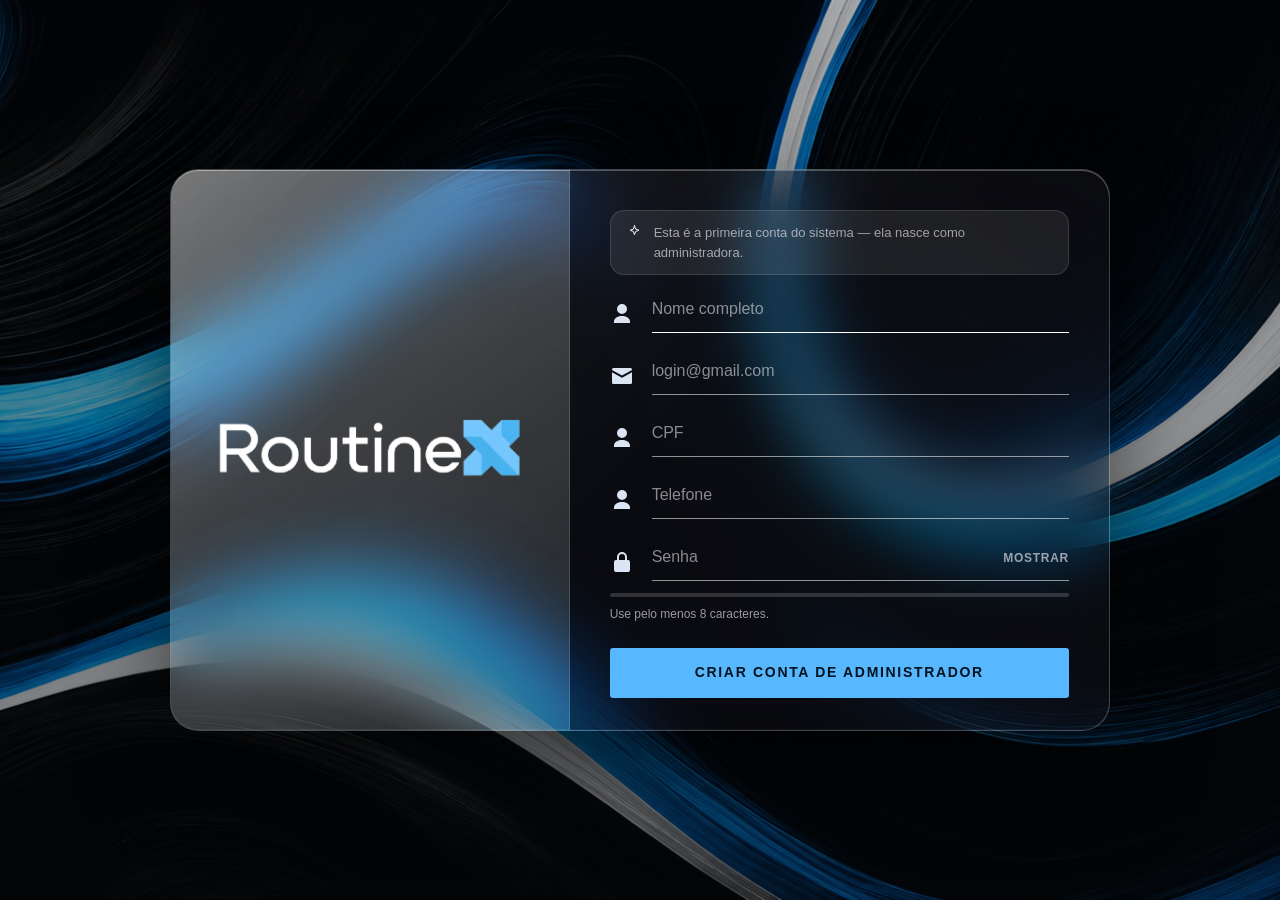
==== index.html @ b2a37b1a "feat: inicia projeto RoutineX" ====
<!doctype html>
<html lang="pt-BR" data-theme="dark">
  <head>
    <meta charset="UTF-8" />
    <meta name="viewport" content="width=device-width, initial-scale=1" />
    <meta name="color-scheme" content="dark" />
    <meta name="theme-color" content="#0B0D0C" />
    <meta
      name="description"
      content="RoutineX — sua rotina, tarefas e calendário em um só lugar."
    />
    <title>Dashboard · RoutineX</title>

    <!-- Ícone da aba do navegador. -->
    <link rel="icon" type="image/png" href="./assets/images/LogoNav.png" />
    <link rel="apple-touch-icon" href="./assets/images/LogoNav.png" />

    <!-- Aplica o tema salvo antes da primeira pintura (evita o flash claro). -->
    <script>
      try {
        var read = function (key) {
          return JSON.parse(
            localStorage.getItem("routinex:v2:" + key) ||
              localStorage.getItem("nexora:v2:" + key) ||
              "null"
          );
        };
        var session = read("session");
        var slot = session && session.userId ? session.userId : "guest";
        var saved = read("u:" + slot);
        var theme = (saved && saved.settings && saved.settings.theme) || "dark";
        if (theme === "system") {
          theme = matchMedia("(prefers-color-scheme: light)").matches ? "light" : "dark";
        }
        document.documentElement.dataset.theme = theme;
        document.documentElement.style.colorScheme = theme;
      } catch (error) {
        /* localStorage bloqueado: segue com o tema padrão do HTML. */
      }
    </script>

    <link rel="stylesheet" href="./css/global.css" />
    <link rel="stylesheet" href="./css/layout.css" />
    <link rel="stylesheet" href="./css/components.css" />
    <link rel="stylesheet" href="./css/dashboard.css" />
    <link rel="stylesheet" href="./css/responsive.css" />
    <link rel="stylesheet" href="../css/login.css" />
  </head>

  <body data-page="dashboard" data-root="./">
    <a class="skip-link" href="#main">Pular para o conteúdo</a>

    <div class="app">
      <!-- sidebar montada por js/ui/shell.js -->
      <div id="shell-sidebar"></div>

      <div class="app__main">
        <!-- topbar montada por js/ui/shell.js -->
        <div id="shell-topbar"></div>

        <main id="main" class="content">
          <!-- ===== Saudação + relógio ===== -->
          <section class="hero" aria-labelledby="hero-greeting">
            <div>
              <h1 class="hero__greeting" id="hero-greeting" data-greeting>
                Olá 👋
              </h1>
              <p class="hero__date" data-date>Carregando a data…</p>
            </div>

            <div>
              <p class="clock num" data-clock aria-live="off">--:--</p>
              <p class="eyebrow clock__label">Horário local</p>
            </div>
          </section>

          <!-- ===== Grade principal ===== -->
          <div class="dash">
            <!-- Coluna esquerda -->
            <div class="dash__col">
              <!-- Em foco: agora / próxima atividade -->
              <section
                class="focus-card"
                data-state="empty"
                id="focus-card"
                aria-labelledby="focus-label"
              >
                <div class="focus-card__head">
                  <p class="eyebrow" id="focus-label">Em foco</p>
                </div>

                <div class="empty" data-empty="focus">
                  <span class="empty__icon" aria-hidden="true">
                    <svg
                      viewBox="0 0 24 24"
                      fill="none"
                      stroke="currentColor"
                      stroke-width="1.6"
                      stroke-linecap="round"
                    >
                      <circle cx="12" cy="12" r="9" />
                      <path d="M12 7v5l3 2" />
                    </svg>
                  </span>
                  <p class="empty__title">Nada programado ainda</p>
                  <p class="empty__text">
                    Assim que existir uma atividade, ela aparece aqui com o
                    tempo restante e o progresso ao vivo.
                  </p>
                </div>
              </section>

              <!-- Agenda do dia -->
              <section class="card" aria-labelledby="agenda-label">
                <div class="card__head">
                  <p class="eyebrow" id="agenda-label">Agenda de hoje</p>
                  <a class="btn btn--quiet btn--sm" href="./pages/today.html"
                    >Ver o dia</a
                  >
                </div>

                <div class="timeline" id="day-timeline">
                  <div class="empty" data-empty="agenda">
                    <span class="empty__icon" aria-hidden="true">
                      <svg
                        viewBox="0 0 24 24"
                        fill="none"
                        stroke="currentColor"
                        stroke-width="1.6"
                        stroke-linecap="round"
                      >
                        <rect x="3" y="5" width="18" height="16" rx="3" />
                        <path d="M3 10h18M8 3v4M16 3v4" />
                      </svg>
                    </span>
                    <p class="empty__title">Nenhuma atividade hoje</p>
                    <p class="empty__text">
                      Organize seu dia criando a primeira atividade.
                    </p>
                    <button
                      class="btn btn--primary"
                      type="button"
                      data-action="new-activity"
                    >
                      Nova atividade
                    </button>
                  </div>
                </div>
              </section>
            </div>

            <!-- Coluna direita -->
            <div class="dash__col">
              <!-- Progresso do dia -->
              <section
                class="card day-progress"
                aria-labelledby="progress-label"
              >
                <div class="day-progress__top">
                  <p class="eyebrow" id="progress-label">Progresso do dia</p>
                  <p class="day-progress__pct" data-progress-pct>0%</p>
                </div>

                <div
                  class="progress"
                  role="progressbar"
                  aria-labelledby="progress-label"
                  aria-valuenow="0"
                  aria-valuemin="0"
                  aria-valuemax="100"
                >
                  <div class="progress__bar" data-progress-bar></div>
                </div>

                <p class="day-progress__caption" data-progress-caption>
                  0 de 0 atividades concluídas
                </p>

                <div class="stat-row">
                  <div class="stat">
                    <p class="stat__value" data-stat="planned">0h</p>
                    <p class="stat__label">Horas planejadas</p>
                  </div>
                  <div class="stat">
                    <p class="stat__value" data-stat="streak">0 dias</p>
                    <p class="stat__label">Sequência atual</p>
                  </div>
                </div>
              </section>

              <!-- Tarefas pendentes -->
              <section class="card" aria-labelledby="tasks-label">
                <div class="card__head">
                  <p class="eyebrow" id="tasks-label">Tarefas pendentes</p>
                  <a class="btn btn--quiet btn--sm" href="./pages/tasks.html"
                    >Ver todas</a
                  >
                </div>

                <div id="dash-tasks">
                  <div class="empty" data-empty="tasks">
                    <span class="empty__icon" aria-hidden="true">
                      <svg
                        viewBox="0 0 24 24"
                        fill="none"
                        stroke="currentColor"
                        stroke-width="1.6"
                        stroke-linecap="round"
                        stroke-linejoin="round"
                      >
                        <path d="M4 7l2.5 2.5L11 5" />
                        <path d="M4 17l2.5 2.5L11 15" />
                        <path d="M14 8h6M14 18h6" />
                      </svg>
                    </span>
                    <p class="empty__title">Lista limpa</p>
                    <p class="empty__text">
                      Suas tarefas em aberto aparecem aqui, das mais urgentes
                      para as menos urgentes.
                    </p>
                  </div>
                </div>
              </section>
            </div>
          </div>
        </main>
      </div>
    </div>

    <div
      id="toast-region"
      class="toasts"
      role="status"
      aria-live="polite"
    ></div>

    <script type="module" src="./js/app.js"></script>
  </body>
</html>
---- css/global.css ----
/* =========================================================
   RoutineX — global.css
   Tokens de design, reset e componentes de base
   ========================================================= */

:root {
  color-scheme: dark;

  /* Superfícies */
  --bg: #0b0d0c;
  --surface: #111412;
  --surface-2: #171a18;
  --surface-3: #1d211e;
  --border: #242925;
  --border-strong: #313730;

  /* Texto */
  --text: #f5f7f5;
  --text-2: #929892;
  --text-3: #6a706a;

  /* Acento — azul claro. Toda a interface puxa daqui: mudar estes
     cinco valores muda a cor do sistema inteiro. */
  --accent: #57b8ff;
  --accent-dark: #2e9bea;
  --accent-ink: #04131f;
  --accent-soft: rgba(87, 184, 255, 0.12);
  --accent-line: rgba(87, 184, 255, 0.32);
  --accent-rgb: 87, 184, 255;

  /* Semânticos */
  --danger: #ff5f57;
  --danger-soft: rgba(255, 95, 87, 0.12);
  --warning: #ffc24b;
  --info: #8ab4f8;

  /* Cores de categoria (paleta padrão) */
  --c-green: #b6f000;
  --c-blue: #59a5ff;
  --c-purple: #a78bfa;
  --c-yellow: #ffc24b;
  --c-red: #ff5f57;
  --c-orange: #ff9d47;
  --c-pink: #f472b6;
  --c-cyan: #38d9d9;

  /* Raios */
  --r-xs: 6px;
  --r-sm: 10px;
  --r-md: 14px;
  --r-lg: 18px;
  --r-full: 999px;

  /* Espaçamento */
  --sp-1: 4px;
  --sp-2: 8px;
  --sp-3: 12px;
  --sp-4: 16px;
  --sp-5: 20px;
  --sp-6: 24px;
  --sp-7: 32px;
  --sp-8: 40px;
  --sp-9: 56px;

  /* Superfícies compostas */
  --topbar-bg: rgba(11, 13, 12, 0.82);
  --surface-sunken: rgba(0, 0, 0, 0.18);
  --scrim: rgba(0, 0, 0, 0.6);

  /* Layout */
  --sidebar-w: 252px;
  --topbar-h: 60px;
  --tabbar-h: 58px;
  --content-max: 1200px;

  /* Elevação */
  --shadow-1: 0 1px 2px rgba(0, 0, 0, 0.4);
  --shadow-2: 0 24px 48px -24px rgba(0, 0, 0, 0.8);

  /* Movimento */
  --t-fast: 120ms cubic-bezier(0.4, 0, 0.2, 1);
  --t: 180ms cubic-bezier(0.4, 0, 0.2, 1);

  /* Tipografia */
  --font-sans: "Inter", -apple-system, BlinkMacSystemFont, "Segoe UI", Roboto,
    "Helvetica Neue", Arial, sans-serif;
  --font-mono: ui-monospace, "SF Mono", "JetBrains Mono", "Roboto Mono", Menlo,
    Consolas, monospace;
}

/* ---------- Tema claro ----------
   O tema fica em <html data-theme="light|dark">. A opção "system"
   das Configurações resolve para um dos dois antes de pintar a tela,
   então aqui só existem dois conjuntos de tokens.
*/

:root[data-theme="light"] {
  color-scheme: light;

  --bg: #f6f7f5;
  --surface: #ffffff;
  --surface-2: #f2f4f0;
  --surface-3: #e8ebe4;
  --border: #e0e4dc;
  --border-strong: #cbd1c4;

  --text: #14171a;
  --text-2: #5a6159;
  --text-3: #858c83;

  --accent: #1a86d9;
  --accent-dark: #136aad;
  --accent-ink: #ffffff;
  --accent-soft: rgba(26, 134, 217, 0.12);
  --accent-line: rgba(26, 134, 217, 0.42);
  --accent-rgb: 26, 134, 217;

  --danger: #d93a30;
  --danger-soft: rgba(217, 58, 48, 0.12);
  --warning: #b57500;
  --info: #2b6fd4;

  --c-green: #6f9400;
  --c-blue: #2b6fd4;
  --c-purple: #7c5cf0;
  --c-yellow: #b57500;
  --c-red: #d93a30;
  --c-orange: #cc6a10;
  --c-pink: #d2418c;
  --c-cyan: #0f8f8f;

  --topbar-bg: rgba(246, 247, 245, 0.86);
  --surface-sunken: rgba(0, 0, 0, 0.035);
  --scrim: rgba(20, 23, 26, 0.42);

  --shadow-1: 0 1px 2px rgba(20, 23, 26, 0.08);
  --shadow-2: 0 24px 48px -24px rgba(20, 23, 26, 0.28);
}

/* ---------- Reset ---------- */

/* Um componente com display próprio (grid, flex…) vence o `display: none`
   que o navegador dá ao atributo `hidden`. Sem esta regra, esconder algo
   pelo HTML simplesmente não funciona — já custou uma barra de erro vazia
   e um ícone de relógio aparecendo por cima da logo. */
[hidden] {
  display: none !important;
}

*,
*::before,
*::after {
  box-sizing: border-box;
}

* {
  margin: 0;
  padding: 0;
}

html {
  -webkit-text-size-adjust: 100%;
}

body {
  min-height: 100vh;
  background: var(--bg);
  color: var(--text);
  font-family: var(--font-sans);
  font-size: 15px;
  line-height: 1.55;
  font-feature-settings: "cv11", "ss01";
  -webkit-font-smoothing: antialiased;
  text-rendering: optimizeLegibility;
}

img,
svg {
  display: block;
  max-width: 100%;
}

button,
input,
select,
textarea {
  font: inherit;
  color: inherit;
}

button {
  background: none;
  border: none;
  cursor: pointer;
}

a {
  color: inherit;
  text-decoration: none;
}

ul,
ol {
  list-style: none;
}

/* ---------- Tipografia ---------- */

h1,
h2,
h3,
h4 {
  font-weight: 600;
  line-height: 1.2;
  letter-spacing: -0.02em;
}

h1 {
  font-size: 1.75rem;
}
h2 {
  font-size: 1.25rem;
}
h3 {
  font-size: 1rem;
}

.eyebrow {
  font-size: 0.6875rem;
  font-weight: 600;
  letter-spacing: 0.14em;
  text-transform: uppercase;
  color: var(--text-3);
}

.muted {
  color: var(--text-2);
}

.num {
  font-family: var(--font-mono);
  font-variant-numeric: tabular-nums;
  letter-spacing: -0.02em;
}

/* ---------- Acessibilidade ---------- */

:focus-visible {
  outline: 2px solid var(--accent);
  outline-offset: 2px;
  border-radius: var(--r-xs);
}

.skip-link {
  position: absolute;
  top: var(--sp-3);
  left: var(--sp-3);
  z-index: 200;
  padding: var(--sp-2) var(--sp-4);
  border-radius: var(--r-sm);
  background: var(--accent);
  color: var(--accent-ink);
  font-weight: 600;
  transform: translateY(-200%);
  transition: transform var(--t);
}

.skip-link:focus {
  transform: translateY(0);
}

.sr-only {
  position: absolute;
  width: 1px;
  height: 1px;
  padding: 0;
  overflow: hidden;
  clip: rect(0, 0, 0, 0);
  white-space: nowrap;
  border: 0;
}

@media (prefers-reduced-motion: reduce) {
  *,
  *::before,
  *::after {
    animation-duration: 0.01ms !important;
    animation-iteration-count: 1 !important;
    transition-duration: 0.01ms !important;
    scroll-behavior: auto !important;
  }
}

/* ---------- Scrollbar ---------- */

* {
  scrollbar-width: thin;
  scrollbar-color: var(--border-strong) transparent;
}

*::-webkit-scrollbar {
  width: 10px;
  height: 10px;
}

*::-webkit-scrollbar-thumb {
  background: var(--border-strong);
  border: 3px solid transparent;
  border-radius: var(--r-full);
  background-clip: content-box;
}

*::-webkit-scrollbar-thumb:hover {
  background: #3d443c;
  background-clip: content-box;
}

/* ---------- Card ---------- */

.card {
  background: var(--surface);
  border: 1px solid var(--border);
  border-radius: var(--r-md);
  padding: var(--sp-5);
}

.card--flush {
  padding: 0;
  overflow: hidden;
}

.card__head {
  display: flex;
  align-items: center;
  justify-content: space-between;
  gap: var(--sp-3);
  margin-bottom: var(--sp-4);
}

/* ---------- Botões ---------- */

.btn {
  display: inline-flex;
  align-items: center;
  justify-content: center;
  gap: var(--sp-2);
  height: 38px;
  padding: 0 var(--sp-4);
  border: 1px solid transparent;
  border-radius: var(--r-sm);
  font-size: 0.875rem;
  font-weight: 550;
  white-space: nowrap;
  transition: background var(--t-fast), border-color var(--t-fast),
    color var(--t-fast), transform var(--t-fast);
}

.btn:active {
  transform: translateY(1px);
}

.btn svg {
  width: 16px;
  height: 16px;
  flex: none;
}

.btn--primary {
  background: var(--accent);
  color: var(--accent-ink);
  font-weight: 600;
}

.btn--primary:hover {
  background: var(--accent-dark);
}

.btn--ghost {
  background: var(--surface-2);
  border-color: var(--border);
  color: var(--text);
}

.btn--ghost:hover {
  background: var(--surface-3);
  border-color: var(--border-strong);
}

.btn--quiet {
  color: var(--text-2);
}

.btn--quiet:hover {
  background: var(--surface-2);
  color: var(--text);
}

.btn--danger {
  background: var(--danger-soft);
  color: var(--danger);
}

.btn--danger:hover {
  background: rgba(255, 95, 87, 0.2);
}

.btn--icon {
  width: 38px;
  padding: 0;
}

.btn--sm {
  height: 32px;
  padding: 0 var(--sp-3);
  font-size: 0.8125rem;
}

/* ---------- Formulários ---------- */

.field {
  display: flex;
  flex-direction: column;
  gap: var(--sp-2);
}

.field > label {
  font-size: 0.8125rem;
  font-weight: 500;
  color: var(--text-2);
}

.input,
.select,
.textarea {
  width: 100%;
  min-height: 40px;
  padding: var(--sp-2) var(--sp-3);
  background: var(--surface-2);
  border: 1px solid var(--border);
  border-radius: var(--r-sm);
  color: var(--text);
  font-size: 0.9375rem;
  transition: border-color var(--t-fast), background var(--t-fast);
}

.input::placeholder,
.textarea::placeholder {
  color: var(--text-3);
}

.input:hover,
.select:hover,
.textarea:hover {
  border-color: var(--border-strong);
}

.input:focus,
.select:focus,
.textarea:focus {
  outline: none;
  border-color: var(--accent-line);
  background: var(--surface-3);
}

.textarea {
  min-height: 88px;
  resize: vertical;
}

.select {
  appearance: none;
  padding-right: var(--sp-7);
  background-image: linear-gradient(45deg, transparent 50%, var(--text-2) 50%),
    linear-gradient(135deg, var(--text-2) 50%, transparent 50%);
  background-position: calc(100% - 18px) 18px, calc(100% - 13px) 18px;
  background-size: 5px 5px, 5px 5px;
  background-repeat: no-repeat;
}

/* ---------- Chips e badges ---------- */

.chip {
  display: inline-flex;
  align-items: center;
  gap: var(--sp-2);
  height: 30px;
  padding: 0 var(--sp-3);
  background: var(--surface-2);
  border: 1px solid var(--border);
  border-radius: var(--r-full);
  font-size: 0.8125rem;
  color: var(--text-2);
  transition: background var(--t-fast), color var(--t-fast),
    border-color var(--t-fast);
}

.chip:hover {
  color: var(--text);
  border-color: var(--border-strong);
}

.chip[aria-pressed="true"],
.chip.is-active {
  background: var(--accent-soft);
  border-color: var(--accent-line);
  color: var(--accent);
}

.dot {
  width: 8px;
  height: 8px;
  flex: none;
  border-radius: 50%;
  background: var(--accent);
}

.badge {
  display: inline-flex;
  align-items: center;
  height: 22px;
  padding: 0 var(--sp-2);
  border-radius: var(--r-xs);
  background: var(--surface-3);
  color: var(--text-2);
  font-size: 0.75rem;
  font-weight: 500;
}

/* ---------- Barra de progresso ---------- */

.progress {
  height: 6px;
  border-radius: var(--r-full);
  background: var(--surface-3);
  overflow: hidden;
}

.progress__bar {
  height: 100%;
  width: 0;
  border-radius: inherit;
  background: var(--accent);
  transition: width 400ms cubic-bezier(0.4, 0, 0.2, 1);
}

/* ---------- Estado vazio ---------- */

.empty {
  display: flex;
  flex-direction: column;
  align-items: center;
  justify-content: center;
  gap: var(--sp-3);
  padding: var(--sp-8) var(--sp-5);
  text-align: center;
}

.empty__icon {
  display: grid;
  place-items: center;
  width: 44px;
  height: 44px;
  border: 1px solid var(--border);
  border-radius: var(--r-md);
  background: var(--surface-2);
  color: var(--text-3);
}

.empty__icon svg {
  width: 20px;
  height: 20px;
}

.empty__title {
  font-size: 0.9375rem;
  font-weight: 600;
}

.empty__text {
  max-width: 34ch;
  font-size: 0.875rem;
  color: var(--text-2);
}

.empty .btn {
  margin-top: var(--sp-2);
}

/* ---------- Divisor ---------- */

.rule {
  height: 1px;
  background: var(--border);
  border: 0;
}
---- css/layout.css ----
/* =========================================================
   RoutineX — layout.css
   Estrutura do app: sidebar, topbar, conteúdo, drawer, toasts

   Escrito mobile first: o padrão é a tela pequena — uma coluna,
   sidebar como gaveta e navegação na barra inferior. As versões
   maiores entram por min-width, em responsive.css.
   ========================================================= */

.app {
  display: grid;
  grid-template-columns: minmax(0, 1fr);
  min-height: 100dvh;
}

/* ---------- Sidebar (gaveta no celular) ---------- */

.sidebar {
  position: fixed;
  top: 0;
  left: 0;
  z-index: 50;
  display: flex;
  flex-direction: column;
  width: min(86vw, 300px);
  height: 100dvh;
  padding: calc(var(--sp-5) + env(safe-area-inset-top)) var(--sp-4) var(--sp-5);
  overflow-y: auto;
  background: var(--surface);
  border-right: 1px solid var(--border);
  transform: translateX(-102%);
  transition: transform var(--t);
  box-shadow: var(--shadow-2);
}

.sidebar[data-open="true"] {
  transform: translateX(0);
}

/* A marca é só a logo — sem nome, sem assinatura ao lado. */
.brand {
  display: flex;
  align-items: center;
  justify-content: center;
  padding: var(--sp-2) 0 0;
  margin-bottom: var(--sp-6);
  color: inherit;
  text-decoration: none;
}

.brand:hover .brand__mark {
  border-color: var(--accent-line);
  transform: translateY(-1px);
}

.brand:focus-visible {
  outline: 2px solid var(--accent);
  outline-offset: 4px;
  border-radius: var(--r-md);
}

.brand__mark {
  display: grid;
  place-items: center;
  width: var(--brand-size, 56px);
  height: var(--brand-size, 56px);
  flex: none;
  overflow: hidden;
  border: 1px solid transparent;
  border-radius: var(--r-md);
  background: var(--accent);
  color: var(--accent-ink);
  transition: border-color var(--t), transform var(--t);
}

/* Slot da logo: o arquivo de LOGO_FILE assume o quadro. A altura vem de
   --brand-size e a largura acompanha a proporção, então logos deitadas
   (como uma marca 3:2) aparecem inteiras, sem corte nem deformação. */
.brand__logo {
  height: var(--brand-size, 56px);
  width: auto;
  max-width: 100%;
  border-radius: inherit;
  object-fit: contain;
}

.brand__glyph {
  display: grid;
  place-items: center;
}

/* Com imagem própria, quem manda no formato é a logo: o quadro colorido
   sai da frente e o PNG (de fundo transparente) assenta direto na
   superfície, seja ela clara ou escura. */
.brand__mark:has(.brand__logo:not([hidden])) {
  width: auto;
  max-width: 100%;
  height: auto;
  background: transparent;
  border-radius: 0;
}

.nav {
  display: flex;
  flex-direction: column;
  gap: 2px;
}

.nav__label {
  padding: 0 var(--sp-2);
  margin-bottom: var(--sp-2);
}

.nav__link {
  position: relative;
  display: flex;
  align-items: center;
  gap: var(--sp-3);
  height: 40px;
  padding: 0 var(--sp-3);
  border-radius: var(--r-sm);
  font-size: 0.9375rem;
  color: var(--text-2);
  transition: background var(--t-fast), color var(--t-fast);
}

.nav__link svg {
  width: 18px;
  height: 18px;
  flex: none;
  opacity: 0.85;
}

.nav__link:hover {
  background: var(--surface-2);
  color: var(--text);
}

.nav__link[aria-current="page"] {
  background: var(--surface-2);
  color: var(--text);
  font-weight: 550;
}

.nav__link[aria-current="page"]::before {
  content: "";
  position: absolute;
  left: calc(var(--sp-4) * -1 - 1px);
  top: 50%;
  width: 2px;
  height: 18px;
  border-radius: 0 2px 2px 0;
  background: var(--accent);
  transform: translateY(-50%);
}

.nav__link[aria-current="page"] svg {
  color: var(--accent);
  opacity: 1;
}

.sidebar__foot {
  margin-top: auto;
  padding-top: var(--sp-4);
  border-top: 1px solid var(--border);
}

.sidebar__meta {
  display: flex;
  align-items: center;
  justify-content: space-between;
  gap: var(--sp-2);
  padding: var(--sp-2) var(--sp-3) 0;
  font-size: 0.75rem;
  color: var(--text-3);
}

.theme-pill {
  display: inline-flex;
  align-items: center;
  gap: 6px;
  height: 24px;
  padding: 0 var(--sp-2);
  border: 1px solid var(--border);
  border-radius: var(--r-full);
  font-family: var(--font-mono);
  font-size: 0.625rem;
  letter-spacing: 0.1em;
  text-transform: uppercase;
  color: var(--text-2);
}

/* ---------- Coluna principal ---------- */

.app__main {
  display: flex;
  flex-direction: column;
  min-width: 0;
}

/* ---------- Topbar ---------- */

.topbar {
  position: sticky;
  top: 0;
  z-index: 30;
  display: flex;
  align-items: center;
  gap: var(--sp-2);
  height: var(--topbar-h);
  padding: 0 var(--sp-4);
  padding-top: env(safe-area-inset-top);
  background: var(--topbar-bg);
  backdrop-filter: blur(12px);
  border-bottom: 1px solid var(--border);
}

.topbar__title {
  font-size: 0.9375rem;
  font-weight: 600;
}

.topbar__spacer {
  flex: 1;
}

/* No celular a busca é um botão; o campo aparece a partir de 900px. */
.topbar__burger,
.topbar__search-btn {
  display: inline-flex;
}

.search {
  display: none;
  position: relative;
  width: min(320px, 34vw);
}

.search .input {
  cursor: pointer;
}

.search svg {
  position: absolute;
  top: 50%;
  left: var(--sp-3);
  width: 15px;
  height: 15px;
  color: var(--text-3);
  transform: translateY(-50%);
  pointer-events: none;
}

.search .input {
  height: 38px;
  min-height: 38px;
  padding-left: 36px;
  font-size: 0.875rem;
}

/* ---------- Conteúdo ---------- */

.content {
  width: 100%;
  max-width: var(--content-max);
  margin: 0 auto;
  /* O respiro final acomoda a barra de navegação inferior do celular. */
  padding: var(--sp-5) var(--sp-4)
    calc(var(--sp-9) + var(--tabbar-h) + env(safe-area-inset-bottom));
}

.page-head {
  display: flex;
  flex-direction: column;
  align-items: flex-start;
  gap: var(--sp-3);
  margin-bottom: var(--sp-5);
}

.page-head__title {
  margin-top: var(--sp-1);
}

.page-head__sub {
  margin-top: var(--sp-2);
  font-size: 0.9375rem;
  color: var(--text-2);
}

.toolbar {
  display: flex;
  align-items: center;
  gap: var(--sp-2);
  flex-wrap: wrap;
  margin-bottom: var(--sp-5);
}

/* ---------- Drawer (mobile) ---------- */

.scrim {
  position: fixed;
  inset: 0;
  z-index: 40;
  background: var(--scrim);
  opacity: 0;
  visibility: hidden;
  transition: opacity var(--t), visibility var(--t);
}

.scrim[data-open="true"] {
  opacity: 1;
  visibility: visible;
}

body[data-drawer="open"] {
  overflow: hidden;
}

/* ---------- Toasts ---------- */

.toasts {
  position: fixed;
  right: var(--sp-5);
  bottom: var(--sp-5);
  z-index: 90;
  display: flex;
  flex-direction: column;
  gap: var(--sp-2);
  width: min(340px, calc(100vw - 32px));
  pointer-events: none;
}

.toast {
  display: flex;
  align-items: flex-start;
  gap: var(--sp-3);
  padding: var(--sp-3) var(--sp-4);
  background: var(--surface-2);
  border: 1px solid var(--border-strong);
  border-radius: var(--r-md);
  box-shadow: var(--shadow-2);
  font-size: 0.875rem;
  pointer-events: auto;
  animation: toast-in 220ms cubic-bezier(0.2, 0.8, 0.2, 1);
}

.toast[data-closing="true"] {
  animation: toast-out 160ms ease-in forwards;
}

.toast__icon {
  display: grid;
  place-items: center;
  width: 18px;
  height: 18px;
  margin-top: 2px;
  flex: none;
  color: var(--accent);
}

.toast__icon svg {
  width: 16px;
  height: 16px;
}

.toast--error .toast__icon {
  color: var(--danger);
}

.toast--warning .toast__icon {
  color: var(--warning);
}

@keyframes toast-in {
  from {
    opacity: 0;
    transform: translateY(10px) scale(0.98);
  }
}

@keyframes toast-out {
  to {
    opacity: 0;
    transform: translateY(6px);
  }
}


/* ---------- Barra de navegação inferior (celular) ----------
   O polegar alcança o rodapé, não o topo. As cinco telas mais
   usadas ficam aqui; o resto continua na gaveta lateral.
*/

.tabbar {
  position: fixed;
  right: 0;
  bottom: 0;
  left: 0;
  z-index: 40;
  display: grid;
  grid-auto-flow: column;
  grid-auto-columns: 1fr;
  align-items: stretch;
  height: calc(var(--tabbar-h) + env(safe-area-inset-bottom));
  padding-bottom: env(safe-area-inset-bottom);
  background: var(--topbar-bg);
  backdrop-filter: blur(12px);
  border-top: 1px solid var(--border);
}

.tabbar__link {
  display: flex;
  flex-direction: column;
  align-items: center;
  justify-content: center;
  gap: 3px;
  min-height: 44px;
  padding: var(--sp-1);
  font-size: 0.625rem;
  color: var(--text-3);
  text-decoration: none;
  background: none;
  border: 0;
  cursor: pointer;
}

.tabbar__link svg {
  width: 20px;
  height: 20px;
}

.tabbar__link[aria-current="page"] {
  color: var(--accent);
}

.tabbar__link--action {
  color: var(--accent-ink);
}

.tabbar__link--action span:first-child {
  display: grid;
  place-items: center;
  width: 38px;
  height: 30px;
  color: var(--accent-ink);
  background: var(--accent);
  border-radius: var(--r-sm);
}

.tabbar__link--action {
  color: var(--text-2);
}
---- css/components.css ----
/* =========================================================
   RoutineX — components.css
   Componentes compartilhados por todas as telas:
   modal, formulários, switch, busca global, listas e menus.
   ========================================================= */

/* ---------- Modal ---------- */

.modal {
  position: fixed;
  inset: 0;
  z-index: 80;
  display: grid;
  place-items: center;
  padding: var(--sp-5);
  background: rgba(0, 0, 0, 0.62);
  backdrop-filter: blur(3px);
  animation: modal-fade var(--t) ease-out;
}

.modal[data-closing="true"] {
  animation: modal-fade var(--t-fast) ease-in reverse forwards;
}

.modal__panel {
  display: flex;
  flex-direction: column;
  width: min(560px, 100%);
  max-height: min(86vh, 780px);
  background: var(--surface);
  border: 1px solid var(--border-strong);
  border-radius: var(--r-lg);
  box-shadow: var(--shadow-2);
  animation: modal-rise 220ms cubic-bezier(0.2, 0.8, 0.2, 1);
}

.modal__panel--wide {
  width: min(720px, 100%);
}

.modal[data-closing="true"] .modal__panel {
  animation: none;
}

.modal__head {
  display: flex;
  align-items: flex-start;
  justify-content: space-between;
  gap: var(--sp-4);
  padding: var(--sp-5) var(--sp-5) var(--sp-4);
  border-bottom: 1px solid var(--border);
}

.modal__title {
  font-size: 1.0625rem;
  font-weight: 600;
  letter-spacing: -0.02em;
}

.modal__sub {
  margin-top: var(--sp-1);
  font-size: 0.8125rem;
  color: var(--text-2);
}

.modal__body {
  flex: 1;
  min-height: 0;
  overflow-y: auto;
  padding: var(--sp-5);
}

.modal__foot {
  display: flex;
  align-items: center;
  justify-content: flex-end;
  gap: var(--sp-2);
  padding: var(--sp-4) var(--sp-5);
  border-top: 1px solid var(--border);
}

.modal__foot--split {
  justify-content: space-between;
}

@keyframes modal-fade {
  from {
    opacity: 0;
  }
}

@keyframes modal-rise {
  from {
    opacity: 0;
    transform: translateY(12px) scale(0.99);
  }
}

/* ---------- Formulários ---------- */

.form {
  display: flex;
  flex-direction: column;
  gap: var(--sp-4);
}

.form__row {
  display: grid;
  grid-template-columns: repeat(auto-fit, minmax(140px, 1fr));
  gap: var(--sp-4);
}

.form__hint {
  font-size: 0.75rem;
  color: var(--text-3);
}

/* O atributo `hidden` precisa vencer o display do componente —
   sem esta regra, a caixa de erro vazia vira uma barra vermelha
   permanente no topo de todo formulário. */
.form__error[hidden] {
  display: none;
}

.form__error {
  display: flex;
  align-items: center;
  gap: var(--sp-2);
  padding: var(--sp-2) var(--sp-3);
  border: 1px solid rgba(255, 95, 87, 0.32);
  border-radius: var(--r-sm);
  background: var(--danger-soft);
  color: var(--danger);
  font-size: 0.8125rem;
}

.field--invalid .input,
.field--invalid .select,
.field--invalid .textarea {
  border-color: var(--danger);
}

/* Seletor de categoria em pastilhas coloridas */
.swatches {
  display: flex;
  flex-wrap: wrap;
  gap: var(--sp-2);
}

.swatch {
  display: inline-flex;
  align-items: center;
  gap: var(--sp-2);
  height: 32px;
  padding: 0 var(--sp-3);
  border: 1px solid var(--border);
  border-radius: var(--r-full);
  background: var(--surface-2);
  font-size: 0.8125rem;
  color: var(--text-2);
  transition: border-color var(--t-fast), color var(--t-fast),
    background var(--t-fast);
}

.swatch::before {
  content: "";
  width: 9px;
  height: 9px;
  flex: none;
  border-radius: 50%;
  background: var(--sw-color, var(--accent));
}

.swatch:hover {
  color: var(--text);
  border-color: var(--border-strong);
}

.swatch[aria-pressed="true"] {
  color: var(--text);
  border-color: var(--sw-color, var(--accent));
  background: var(--surface-3);
}

/* Dias da semana */
.daypicker {
  display: flex;
  gap: var(--sp-2);
  flex-wrap: wrap;
}

.daypicker button {
  width: 40px;
  height: 38px;
  border: 1px solid var(--border);
  border-radius: var(--r-sm);
  background: var(--surface-2);
  font-size: 0.8125rem;
  font-weight: 600;
  color: var(--text-2);
  transition: background var(--t-fast), color var(--t-fast),
    border-color var(--t-fast);
}

.daypicker button:hover {
  color: var(--text);
  border-color: var(--border-strong);
}

.daypicker button[aria-pressed="true"] {
  background: var(--accent-soft);
  border-color: var(--accent-line);
  color: var(--accent);
}

/* Switch */
.switch {
  display: flex;
  align-items: center;
  justify-content: space-between;
  gap: var(--sp-4);
  padding: var(--sp-3) 0;
}

.switch__text {
  min-width: 0;
}

.switch__label {
  font-size: 0.9375rem;
}

.switch__hint {
  margin-top: 2px;
  font-size: 0.8125rem;
  color: var(--text-2);
}

.switch__control {
  position: relative;
  width: 44px;
  height: 26px;
  flex: none;
  border: 1px solid var(--border-strong);
  border-radius: var(--r-full);
  background: var(--surface-3);
  transition: background var(--t-fast), border-color var(--t-fast);
}

.switch__control::after {
  content: "";
  position: absolute;
  top: 3px;
  left: 3px;
  width: 18px;
  height: 18px;
  border-radius: 50%;
  background: var(--text-2);
  transition: transform var(--t), background var(--t-fast);
}

.switch__control[aria-checked="true"] {
  background: var(--accent);
  border-color: var(--accent);
}

.switch__control[aria-checked="true"]::after {
  transform: translateX(18px);
  background: var(--accent-ink);
}

/* ---------- Busca global ---------- */

.search .input:disabled {
  cursor: not-allowed;
}

.search-overlay {
  position: fixed;
  inset: 0;
  z-index: 85;
  display: flex;
  justify-content: center;
  padding: min(12vh, 96px) var(--sp-4) var(--sp-4);
  background: rgba(0, 0, 0, 0.62);
  backdrop-filter: blur(3px);
  animation: modal-fade var(--t) ease-out;
}

.search-panel {
  display: flex;
  flex-direction: column;
  width: min(620px, 100%);
  max-height: 68vh;
  background: var(--surface);
  border: 1px solid var(--border-strong);
  border-radius: var(--r-lg);
  box-shadow: var(--shadow-2);
  overflow: hidden;
  animation: modal-rise 220ms cubic-bezier(0.2, 0.8, 0.2, 1);
}

.search-panel__head {
  display: flex;
  align-items: center;
  gap: var(--sp-3);
  padding: var(--sp-3) var(--sp-4);
  border-bottom: 1px solid var(--border);
  color: var(--text-3);
}

.search-panel__head input {
  flex: 1;
  height: 40px;
  border: 0;
  background: none;
  color: var(--text);
  font-size: 1rem;
  outline: none;
}

.search-results {
  flex: 1;
  min-height: 0;
  overflow-y: auto;
  padding: var(--sp-2);
}

.search-group__label {
  padding: var(--sp-3) var(--sp-3) var(--sp-2);
}

.result {
  display: flex;
  align-items: center;
  gap: var(--sp-3);
  width: 100%;
  padding: var(--sp-3);
  border-radius: var(--r-sm);
  text-align: left;
  transition: background var(--t-fast);
}

.result:hover,
.result[data-active="true"] {
  background: var(--surface-2);
}

.result__body {
  flex: 1;
  min-width: 0;
}

.result__title {
  font-size: 0.9375rem;
  overflow: hidden;
  text-overflow: ellipsis;
  white-space: nowrap;
}

.result__meta {
  font-size: 0.75rem;
  color: var(--text-2);
}

.result__kind {
  flex: none;
  font-size: 0.6875rem;
  letter-spacing: 0.1em;
  text-transform: uppercase;
  color: var(--text-3);
}

/* ---------- Menu de ações ---------- */

.menu {
  position: relative;
}

.menu__list {
  position: absolute;
  right: 0;
  top: calc(100% + 6px);
  z-index: 20;
  min-width: 178px;
  padding: var(--sp-1);
  background: var(--surface-2);
  border: 1px solid var(--border-strong);
  border-radius: var(--r-sm);
  box-shadow: var(--shadow-2);
}

.menu__item {
  display: flex;
  align-items: center;
  gap: var(--sp-3);
  width: 100%;
  padding: var(--sp-2) var(--sp-3);
  border-radius: var(--r-xs);
  font-size: 0.875rem;
  color: var(--text-2);
  text-align: left;
  transition: background var(--t-fast), color var(--t-fast);
}

.menu__item:hover {
  background: var(--surface-3);
  color: var(--text);
}

.menu__item--danger {
  color: var(--danger);
}

.menu__item--danger:hover {
  background: var(--danger-soft);
  color: var(--danger);
}

.menu__item svg {
  width: 15px;
  height: 15px;
  flex: none;
}

/* ---------- Linhas de lista genéricas ---------- */

.row {
  display: flex;
  align-items: center;
  gap: var(--sp-3);
  padding: var(--sp-3) 0;
  border-bottom: 1px solid var(--border);
}

.row:last-child {
  border-bottom: 0;
}

.row__body {
  flex: 1;
  min-width: 0;
}

.row__title {
  font-size: 0.9375rem;
  overflow: hidden;
  text-overflow: ellipsis;
  white-space: nowrap;
}

.row__meta {
  margin-top: 1px;
  font-size: 0.8125rem;
  color: var(--text-2);
}

.row__actions {
  display: flex;
  align-items: center;
  gap: var(--sp-1);
  flex: none;
}

.icon-btn {
  display: grid;
  place-items: center;
  width: 30px;
  height: 30px;
  flex: none;
  border-radius: var(--r-xs);
  color: var(--text-3);
  transition: background var(--t-fast), color var(--t-fast);
}

.icon-btn:hover {
  background: var(--surface-3);
  color: var(--text);
}

.icon-btn--danger:hover {
  background: var(--danger-soft);
  color: var(--danger);
}

.icon-btn svg {
  width: 16px;
  height: 16px;
}

/* ---------- Detalhes de atividade ---------- */

.detail__title {
  font-size: 1.125rem;
  font-weight: 600;
  letter-spacing: -0.02em;
}

.detail__grid {
  display: grid;
  grid-template-columns: repeat(auto-fit, minmax(150px, 1fr));
  gap: var(--sp-4);
  margin-top: var(--sp-5);
}

.detail__item .eyebrow {
  margin-bottom: var(--sp-1);
}

.detail__value {
  font-size: 0.9375rem;
}

.detail__notes {
  margin-top: var(--sp-5);
  padding-top: var(--sp-4);
  border-top: 1px solid var(--border);
  font-size: 0.9375rem;
  color: var(--text-2);
  white-space: pre-wrap;
}

/* ---------- Auxiliares ---------- */

.tag {
  display: inline-flex;
  align-items: center;
  gap: 6px;
  height: 22px;
  padding: 0 var(--sp-2);
  border-radius: var(--r-xs);
  background: var(--surface-3);
  font-size: 0.75rem;
  color: var(--text-2);
  white-space: nowrap;
}

.tag::before {
  content: "";
  width: 7px;
  height: 7px;
  flex: none;
  border-radius: 50%;
  background: var(--tag-color, var(--accent));
}

.tag--plain::before {
  display: none;
}

.pill-routine {
  display: inline-flex;
  align-items: center;
  gap: 5px;
  font-size: 0.6875rem;
  letter-spacing: 0.06em;
  text-transform: uppercase;
  color: var(--text-3);
}

.pill-routine svg {
  width: 12px;
  height: 12px;
}

.stack {
  display: flex;
  flex-direction: column;
  gap: var(--sp-4);
}

.inline {
  display: flex;
  align-items: center;
  gap: var(--sp-2);
  flex-wrap: wrap;
}

.spacer {
  flex: 1;
}

.count-pill {
  display: inline-flex;
  align-items: center;
  justify-content: center;
  min-width: 22px;
  height: 20px;
  padding: 0 6px;
  border-radius: var(--r-full);
  background: var(--surface-3);
  font-family: var(--font-mono);
  font-size: 0.6875rem;
  color: var(--text-2);
}

/* =========================================================
   Conta, avatar e menu do usuário
   ========================================================= */

.avatar {
  display: grid;
  place-items: center;
  flex: none;
  width: var(--avatar-size, 34px);
  height: var(--avatar-size, 34px);
  font-size: calc(var(--avatar-size, 34px) * 0.36);
  font-weight: 650;
  letter-spacing: 0.02em;
  color: var(--accent-ink);
  background: linear-gradient(140deg, var(--accent), var(--accent-dark));
  border-radius: var(--r-full);
  user-select: none;
}

.account {
  display: flex;
  align-items: center;
  gap: var(--sp-3);
  min-height: 48px;
  padding: var(--sp-2) var(--sp-3);
  margin-top: var(--sp-2);
  color: inherit;
  text-decoration: none;
  background: var(--surface-2);
  border: 1px solid var(--border);
  border-radius: var(--r-md);
  transition: border-color var(--t), background var(--t);
}

.account:hover {
  background: var(--surface-3);
  border-color: var(--border-strong);
}

.account__text {
  display: flex;
  flex-direction: column;
  min-width: 0;
  flex: 1;
}

.account__name {
  font-size: 0.875rem;
  font-weight: 600;
  white-space: nowrap;
  overflow: hidden;
  text-overflow: ellipsis;
}

.account__role {
  font-size: 0.6875rem;
  color: var(--text-3);
}

.account__chevron {
  display: grid;
  place-items: center;
  color: var(--text-3);
}

/* Gatilho do menu na topbar */
.topbar__user {
  display: grid;
  place-items: center;
  padding: 0;
  background: none;
  border: 0;
  border-radius: var(--r-full);
  cursor: pointer;
}

.topbar__user:focus-visible {
  outline: 2px solid var(--accent);
  outline-offset: 2px;
}

.menu--user .menu__list {
  min-width: 232px;
}

.menu__list--right {
  right: 0;
  left: auto;
}

.menu__head {
  display: flex;
  flex-direction: column;
  gap: var(--sp-1);
  padding: var(--sp-3) var(--sp-3) var(--sp-3);
  margin-bottom: var(--sp-1);
  border-bottom: 1px solid var(--border);
}

.menu__head .tag {
  align-self: flex-start;
  margin-top: var(--sp-1);
}

.menu__name {
  font-size: 0.875rem;
  font-weight: 600;
}

.menu__mail {
  font-size: 0.75rem;
  color: var(--text-3);
  word-break: break-all;
}

a.menu__item {
  text-decoration: none;
}

/* =========================================================
   Campo com ação embutida (mostrar/ocultar senha)
   ========================================================= */

.input-wrap {
  position: relative;
  display: flex;
  align-items: center;
}

.input--with-action {
  padding-right: 84px;
}

.input__action {
  position: absolute;
  right: var(--sp-2);
  padding: var(--sp-1) var(--sp-2);
  font-size: 0.75rem;
  font-weight: 600;
  color: var(--text-2);
  background: var(--surface-3);
  border: 1px solid var(--border);
  border-radius: var(--r-xs);
  cursor: pointer;
}

.input__action:hover {
  color: var(--text);
  border-color: var(--border-strong);
}


/* =========================================================
   Compartilhado (veio de dashboard.css): usado por várias telas
   ========================================================= */

.stat {
  padding: var(--sp-3) var(--sp-4);
  background: var(--surface-2);
  border-radius: var(--r-sm);
}

.stat__value {
  font-family: var(--font-mono);
  font-size: 1.125rem;
  font-weight: 500;
}

.stat__label {
  margin-top: 2px;
  font-size: 0.75rem;
  color: var(--text-2);
}

.day-summary {
  display: grid;
  grid-template-columns: repeat(auto-fit, minmax(140px, 1fr));
  gap: var(--sp-3);
  margin-bottom: var(--sp-4);
}

.timeline {
  position: relative;
  padding: var(--sp-2) 0;
}

.timeline__row {
  position: relative;
  display: grid;
  grid-template-columns: 56px minmax(0, 1fr);
  gap: var(--sp-4);
  padding: var(--sp-2) 0;
}

.timeline__hour {
  padding-top: 10px;
  font-family: var(--font-mono);
  font-size: 0.75rem;
  color: var(--text-3);
  text-align: right;
}

.timeline__track {
  position: relative;
  border-left: 1px solid var(--border);
  padding-left: var(--sp-4);
  min-height: 34px;
}

.tl-item {
  position: relative;
  display: flex;
  align-items: center;
  gap: var(--sp-3);
  width: 100%;
  padding: var(--sp-3) var(--sp-4);
  margin-bottom: var(--sp-2);
  background: var(--surface-2);
  border: 1px solid var(--border);
  border-left: 2px solid var(--tl-color, var(--accent));
  border-radius: var(--r-sm);
  text-align: left;
  transition: background var(--t-fast), border-color var(--t-fast),
    transform var(--t-fast);
}

.tl-item:hover {
  background: var(--surface-3);
  transform: translateX(2px);
}

.tl-item__body {
  min-width: 0;
  flex: 1;
}

.tl-item__title {
  font-size: 0.9375rem;
  font-weight: 550;
  overflow: hidden;
  text-overflow: ellipsis;
  white-space: nowrap;
}

.tl-item__time {
  font-family: var(--font-mono);
  font-size: 0.75rem;
  color: var(--text-2);
}

.tl-item[data-done="true"] .tl-item__title {
  text-decoration: line-through;
  color: var(--text-2);
}

.tl-item[data-done="true"] {
  opacity: 0.55;
}

.now-line {
  position: absolute;
  left: 0;
  right: 0;
  z-index: 2;
  display: flex;
  align-items: center;
  gap: var(--sp-2);
  pointer-events: none;
}

.now-line__label {
  flex: none;
  width: 56px;
  font-family: var(--font-mono);
  font-size: 0.6875rem;
  font-weight: 600;
  letter-spacing: 0.08em;
  color: var(--accent);
  text-align: right;
}

.now-line__bar {
  position: relative;
  flex: 1;
  height: 1px;
  background: var(--accent);
  opacity: 0.7;
}

.now-line__bar::before {
  content: "";
  position: absolute;
  left: 12px;
  top: 50%;
  width: 7px;
  height: 7px;
  border-radius: 50%;
  background: var(--accent);
  transform: translate(-50%, -50%);
}

.task-line {
  display: flex;
  align-items: center;
  gap: var(--sp-3);
  padding: var(--sp-3) 0;
  border-bottom: 1px solid var(--border);
}

.task-line:last-child {
  border-bottom: 0;
}

.task-line__title {
  flex: 1;
  min-width: 0;
  font-size: 0.9375rem;
  overflow: hidden;
  text-overflow: ellipsis;
  white-space: nowrap;
}

.check {
  position: relative;
  width: 18px;
  height: 18px;
  flex: none;
  border: 1.5px solid var(--border-strong);
  border-radius: var(--r-xs);
  background: transparent;
  transition: background var(--t-fast), border-color var(--t-fast);
}

.check:hover {
  border-color: var(--accent);
}

.check[aria-checked="true"] {
  background: var(--accent);
  border-color: var(--accent);
}

.check[aria-checked="true"]::after {
  content: "";
  position: absolute;
  left: 5px;
  top: 1px;
  width: 5px;
  height: 10px;
  border: solid var(--accent-ink);
  border-width: 0 2px 2px 0;
  transform: rotate(45deg);
}


/* =========================================================
   Compartilhado (veio de calendar.css): usado por várias telas
   ========================================================= */

.segmented {
  display: inline-flex;
  padding: 3px;
  background: var(--surface-2);
  border: 1px solid var(--border);
  border-radius: var(--r-sm);
}

.segmented button {
  height: 30px;
  padding: 0 var(--sp-4);
  border-radius: 7px;
  font-size: 0.8125rem;
  color: var(--text-2);
  transition: background var(--t-fast), color var(--t-fast);
}

.segmented button:hover {
  color: var(--text);
}

.segmented button[aria-pressed="true"] {
  background: var(--surface-3);
  color: var(--text);
  font-weight: 550;
  box-shadow: var(--shadow-1);
}
---- css/dashboard.css ----
/* =========================================================
   RoutineX — dashboard.css
   ========================================================= */

/* ---------- Cabeçalho: saudação + relógio ---------- */

.hero {
  display: flex;
  align-items: flex-end;
  justify-content: space-between;
  gap: var(--sp-6);
  padding-bottom: var(--sp-6);
  margin-bottom: var(--sp-6);
  border-bottom: 1px solid var(--border);
}

.hero__greeting {
  font-size: clamp(1.5rem, 1.1rem + 1.4vw, 2rem);
  font-weight: 600;
  letter-spacing: -0.03em;
}

.hero__date {
  margin-top: var(--sp-2);
  font-size: 0.9375rem;
  color: var(--text-2);
}

.clock {
  display: flex;
  align-items: baseline;
  gap: 2px;
  font-family: var(--font-mono);
  font-variant-numeric: tabular-nums;
  font-size: clamp(1.75rem, 1.2rem + 2vw, 2.5rem);
  font-weight: 500;
  letter-spacing: -0.04em;
  line-height: 1;
}

.clock__sec {
  font-size: 0.5em;
  color: var(--accent);
}

.clock__label {
  display: block;
  margin-top: var(--sp-2);
  text-align: right;
}

/* ---------- Grade do dashboard ---------- */

.dash {
  display: grid;
  grid-template-columns: minmax(0, 1.45fr) minmax(0, 1fr);
  gap: var(--sp-5);
  align-items: start;
}

.dash__col {
  display: flex;
  flex-direction: column;
  gap: var(--sp-5);
  min-width: 0;
}

/* ---------- Card em foco (agora / próxima) ---------- */

.focus-card {
  position: relative;
  overflow: hidden;
  padding: var(--sp-6);
  background: var(--surface);
  border: 1px solid var(--border);
  border-radius: var(--r-md);
}

.focus-card[data-state="now"] {
  border-color: var(--accent-line);
  background: linear-gradient(
    180deg,
    var(--accent-soft) 0%,
    rgba(var(--accent-rgb), 0) 55%
  );
}

.focus-card__head {
  display: flex;
  align-items: center;
  justify-content: space-between;
  gap: var(--sp-3);
  margin-bottom: var(--sp-5);
}

.focus-card__time {
  font-family: var(--font-mono);
  font-variant-numeric: tabular-nums;
  font-size: 2.25rem;
  font-weight: 500;
  letter-spacing: -0.04em;
  line-height: 1;
}

.focus-card__title {
  margin-top: var(--sp-3);
  font-size: 1.25rem;
  font-weight: 600;
  letter-spacing: -0.02em;
}

.focus-card__meta {
  display: flex;
  align-items: center;
  gap: var(--sp-3);
  margin-top: var(--sp-2);
  font-size: 0.875rem;
  color: var(--text-2);
}

.focus-card__countdown {
  color: var(--accent);
  font-weight: 550;
}

.focus-card__progress {
  margin-top: var(--sp-5);
}

.focus-card__progress .progress {
  margin-bottom: var(--sp-2);
}

.focus-card__progress-meta {
  display: flex;
  justify-content: space-between;
  font-size: 0.75rem;
  color: var(--text-2);
}

.live-dot {
  display: inline-flex;
  align-items: center;
  gap: var(--sp-2);
}

.live-dot::before {
  content: "";
  width: 7px;
  height: 7px;
  border-radius: 50%;
  background: var(--accent);
  animation: pulse 2s ease-in-out infinite;
}

@keyframes pulse {
  0%,
  100% {
    opacity: 1;
    box-shadow: 0 0 0 0 var(--accent-line);
  }
  50% {
    opacity: 0.6;
    box-shadow: 0 0 0 5px rgba(var(--accent-rgb), 0);
  }
}

/* ---------- Progresso do dia ---------- */

.day-progress__top {
  display: flex;
  align-items: baseline;
  justify-content: space-between;
  gap: var(--sp-3);
  margin-bottom: var(--sp-4);
}

.day-progress__pct {
  font-family: var(--font-mono);
  font-size: 1.75rem;
  font-weight: 500;
  letter-spacing: -0.04em;
}

.day-progress__caption {
  margin-top: var(--sp-3);
  font-size: 0.8125rem;
  color: var(--text-2);
}

.stat-row {
  display: grid;
  grid-template-columns: repeat(2, minmax(0, 1fr));
  gap: var(--sp-3);
  margin-top: var(--sp-5);
}

.day-nav {
  display: flex;
  align-items: center;
  gap: var(--sp-2);
}
---- css/responsive.css ----
/* =========================================================
   RoutineX — responsive.css
   Carregar SEMPRE por último.

   O projeto é mobile first: o CSS base já é a versão de
   celular. Aqui só entram os ganhos de tela grande, sempre
   com min-width — nada de desfazer estilo com max-width.

   Escadinha: 600 (telefone grande) · 900 (tablet/sidebar fixa)
   · 1024 (duas colunas) · 1180 (folga total)
   ========================================================= */

/* ---------- Base: telefone ---------- */

/* Alvos de toque: nada abaixo de 44px onde o dedo precisa acertar. */
.btn,
.chip,
.icon-btn,
.segmented button,
.nav__link {
  min-height: 44px;
}

/* O quadradinho de concluir continua com 18px, mas o dedo acerta 44px. */
.check::after {
  content: "";
  position: absolute;
  top: 50%;
  left: 50%;
  width: 44px;
  height: 44px;
  transform: translate(-50%, -50%);
}

.btn--sm {
  min-height: 38px;
}

/* Menus e listas de ação ficam confortáveis no toque */
.menu__item {
  min-height: 44px;
}

/* O modal vira folha deslizante, presa ao rodapé */
.modal {
  align-items: flex-end;
  padding: 0;
}

.modal__panel {
  width: 100%;
  max-width: none;
  max-height: 92dvh;
  border-radius: var(--r-lg) var(--r-lg) 0 0;
  padding-bottom: env(safe-area-inset-bottom);
}

.modal__foot {
  position: sticky;
  bottom: 0;
  flex-wrap: wrap;
  background: var(--surface);
}

.modal__foot .btn {
  flex: 1;
  justify-content: center;
}

/* Formulários: um campo por linha no celular */
.form__row {
  grid-template-columns: minmax(0, 1fr);
}

.dash {
  grid-template-columns: minmax(0, 1fr);
}

.stat-row {
  grid-template-columns: repeat(2, minmax(0, 1fr));
}

.day-summary {
  grid-template-columns: repeat(auto-fit, minmax(120px, 1fr));
}

.hero {
  flex-direction: column;
  align-items: flex-start;
  gap: var(--sp-4);
}

.clock__label {
  text-align: left;
}

.toasts {
  right: var(--sp-4);
  bottom: calc(var(--tabbar-h) + var(--sp-4) + env(safe-area-inset-bottom));
  left: var(--sp-4);
  width: auto;
}

.topbar__title {
  font-size: 1rem;
}

/* O rótulo do botão principal sai; o ícone basta */
.topbar .btn--primary .btn__text {
  display: none;
}

.topbar .btn--primary {
  width: 40px;
  padding: 0;
  justify-content: center;
}

.timeline__row {
  grid-template-columns: 44px minmax(0, 1fr);
  gap: var(--sp-3);
}

.now-line__label {
  width: 44px;
}

.routine-list {
  grid-template-columns: minmax(0, 1fr);
}

.focus-card {
  padding: var(--sp-5);
}

.focus-card__time {
  font-size: 1.875rem;
}

/* Calendário mensal compacto: marcadores em vez de textos */
.cal-day {
  min-height: 64px;
  padding: var(--sp-1);
}

.cal-chip {
  height: 4px;
  padding: 0;
  border-radius: var(--r-full);
  background: var(--tl-color, var(--accent));
  color: transparent;
}

.cal-chip .dot,
.cal-more {
  display: none;
}

.cal-toolbar {
  flex-wrap: wrap;
  gap: var(--sp-2);
}

.cal-title {
  min-width: 0;
  order: -1;
  width: 100%;
}

.segmented {
  width: 100%;
}

.segmented button {
  flex: 1;
  padding: 0 var(--sp-2);
}

/* Rolagem lateral só onde é inevitável (grade semanal) */
.wk__body {
  overflow-x: auto;
}

/* ---------- 600px: telefone grande ---------- */

@media (min-width: 600px) {
  .content {
    padding: var(--sp-6) var(--sp-5)
      calc(var(--sp-9) + var(--tabbar-h) + env(safe-area-inset-bottom));
  }

  .day-summary {
    grid-template-columns: repeat(auto-fit, minmax(140px, 1fr));
  }

  .form__row {
    grid-template-columns: repeat(2, minmax(0, 1fr));
  }

  .page-head {
    flex-direction: row;
    align-items: flex-end;
    justify-content: space-between;
  }

  .modal__foot .btn {
    flex: none;
  }
}

/* ---------- 900px: sidebar fixa, sem barra inferior ---------- */

@media (min-width: 900px) {
  .app {
    grid-template-columns: var(--sidebar-w) minmax(0, 1fr);
  }

  .sidebar {
    position: sticky;
    width: auto;
    height: 100dvh;
    padding: var(--sp-5) var(--sp-4);
    transform: none;
    box-shadow: none;
  }

  /* Com a sidebar à vista, a gaveta e a barra inferior somem */
  .tabbar,
  .scrim,
  .topbar__burger,
  .topbar__search-btn {
    display: none;
  }

  .search {
    display: block;
  }

  .topbar {
    gap: var(--sp-3);
    padding: 0 var(--sp-6);
  }

  .topbar .btn--primary {
    width: auto;
    padding: 0 var(--sp-4);
  }

  .topbar .btn--primary .btn__text {
    display: inline;
  }

  .content {
    padding: var(--sp-6) var(--sp-5) var(--sp-9);
  }

  .toasts {
    right: var(--sp-6);
    bottom: var(--sp-6);
    left: auto;
    width: min(380px, calc(100vw - var(--sp-8)));
  }

  /* O modal volta a ser uma janela centralizada */
  .modal {
    align-items: center;
    padding: var(--sp-5);
  }

  .modal__panel {
    width: min(560px, 100%);
    max-width: 560px;
    max-height: 86dvh;
    border-radius: var(--r-lg);
  }

  .modal__panel--wide {
    max-width: 760px;
  }

  .timeline__row {
    grid-template-columns: 56px minmax(0, 1fr);
    gap: var(--sp-4);
  }

  .now-line__label {
    width: 56px;
  }

  .hero {
    flex-direction: row;
    align-items: flex-end;
    justify-content: space-between;
  }

  .clock__label {
    text-align: right;
  }

  .focus-card {
    padding: var(--sp-6);
  }

  .focus-card__time {
    font-size: 2.25rem;
  }

  .cal-day {
    min-height: 84px;
    padding: var(--sp-2);
  }

  .cal-chip {
    height: auto;
    padding: 2px var(--sp-2);
    border-radius: var(--r-xs);
    background: var(--surface-2);
    color: var(--text);
  }

  .cal-more {
    display: block;
  }

  .cal-toolbar {
    flex-wrap: nowrap;
  }

  .cal-title {
    order: 0;
    width: auto;
  }

  .segmented {
    width: auto;
  }

  .routine-list {
    grid-template-columns: repeat(auto-fill, minmax(320px, 1fr));
  }
}

/* ---------- 1024px: duas colunas ---------- */

@media (min-width: 1024px) {
  .dash {
    grid-template-columns: minmax(0, 1.25fr) minmax(0, 1fr);
  }
}

/* ---------- 1180px: folga total ---------- */

@media (min-width: 1180px) {
  .content {
    padding: var(--sp-7) var(--sp-6) var(--sp-9);
  }

  .dash {
    grid-template-columns: minmax(0, 1.4fr) minmax(0, 1fr);
  }
}

/* ---------- Preferências do sistema ---------- */

@media (prefers-reduced-motion: reduce) {
  *,
  *::before,
  *::after {
    animation-duration: 0.01ms !important;
    animation-iteration-count: 1 !important;
    transition-duration: 0.01ms !important;
    scroll-behavior: auto !important;
  }
}

/* ---------- Impressão ---------- */

@media print {
  .sidebar,
  .topbar,
  .tabbar,
  .toasts,
  .scrim {
    display: none !important;
  }

  .app {
    grid-template-columns: 1fr;
  }

  .content {
    padding: 0;
  }
}
---- css/login.css ----
/* =========================================================
   RoutineX — login.css
   Tela de entrada. Um cartão de vidro dividido em duas metades:
   esquerda = marca, direita = formulário (entrar ou criar).

   O vidro depende do que está atrás dele: o blur puxa a arte de
   fundo aplicada em .auth. Por isso o véu escuro aqui é mais
   leve que antes — véu muito fechado apaga o efeito.

   Mobile first: no celular as metades empilham.
   ========================================================= */

.auth {
  --glass-blur: 32px;
  --glass-left: rgba(255, 255, 255, 0.22);
  --glass-right: rgba(12, 10, 18, 0.3);
  --glass-line: rgba(255, 255, 255, 0.22);
  --glass-line-soft: rgba(255, 255, 255, 0.12);
  --glass-text: #f4f2f8;
  --glass-text-2: rgba(244, 242, 248, 0.62);

  /* Campos no modelo da referência: sem caixa, só a linha de baixo. */
  --field-line: rgba(255, 255, 255, 0.55);
  --field-line-on: #ffffff;
  --field-icon: #dbe4f2;
  /* Botões no azul claro do sistema (css/global.css). */
  --btn: var(--accent);
  --btn-on: var(--accent-dark);
  --btn-ink: var(--accent-ink);
  --track: 0.18em;

  position: relative;
  z-index: 0;
  display: flex;
  flex-direction: column;
  justify-content: center;
  gap: var(--sp-5);
  min-height: 100dvh;
  padding: var(--sp-6) var(--sp-4)
    calc(var(--sp-6) + env(safe-area-inset-bottom));
  color: var(--glass-text);
  overflow: hidden;

  /* Arte de fundo + véu escuro para o texto continuar legível. */
  background-color: var(--bg);
  background-image:
    linear-gradient(rgba(4, 8, 12, 0.34), rgba(4, 8, 12, 0.56)),
    url("../assets/images/Fundo.png");
  background-size: cover;
  background-position: center;
  background-repeat: no-repeat;
}

/* ---------- Cartão ---------- */

.auth__card {
  position: relative;
  display: grid;
  grid-template-columns: 1fr;
  width: 100%;
  max-width: 940px;
  margin: 0 auto;
  padding: 0;
  border: 1px solid var(--glass-line);
  border-radius: 28px;
  overflow: hidden;
  isolation: isolate;

  /* O vidro: blur + saturação puxando a arte de fundo. */
  -webkit-backdrop-filter: blur(var(--glass-blur)) saturate(180%);
  backdrop-filter: blur(var(--glass-blur)) saturate(180%);
  background: rgba(255, 255, 255, 0.04);
  box-shadow:
    inset 0 1px 0 rgba(255, 255, 255, 0.4),
    inset 0 -1px 0 rgba(255, 255, 255, 0.08),
    0 40px 90px rgba(0, 0, 0, 0.55);
}

/* Brilho especular na quina superior esquerda — é o que faz o
   vidro parecer molhado em vez de só embaçado. */
.auth__card::before {
  content: "";
  position: absolute;
  inset: 0;
  z-index: 2;
  pointer-events: none;
  background: linear-gradient(
    135deg,
    rgba(255, 255, 255, 0.28),
    rgba(255, 255, 255, 0.06) 26%,
    transparent 52%
  );
  mix-blend-mode: overlay;
}

@supports not (
  (backdrop-filter: blur(1px)) or (-webkit-backdrop-filter: blur(1px))
) {
  .auth__card {
    background: rgba(28, 26, 38, 0.82);
  }
}

/* ---------- Metade esquerda: só a marca ---------- */

.auth__side {
  display: grid;
  place-items: center;
  padding: var(--sp-7) var(--sp-5);
  background: linear-gradient(
    160deg,
    var(--glass-left),
    rgba(255, 255, 255, 0.1)
  );
  border-bottom: 1px solid var(--glass-line-soft);
}

.auth__brand {
  display: flex;
  justify-content: center;
  width: 100%;
  margin: 0;
}

/* A logo é o único conteúdo desse lado, então pode ser grande. */
.auth__side .brand__mark {
  --brand-size: 180px;
  display: grid;
  place-items: center;
  width: 100%;
  max-width: 280px;
}

.auth__side .brand__mark img,
.auth__side .brand__mark svg {
  display: block;
  width: 100%;
  height: auto;
  max-height: 200px;
  object-fit: contain;
}

.auth__side .brand__mark:empty {
  min-height: 150px;
  border: 1px dashed rgba(255, 255, 255, 0.28);
  border-radius: 18px;
}

.auth__side .brand__mark:empty::after {
  content: "LOGO";
  font-size: 0.75rem;
  letter-spacing: var(--track);
  color: var(--glass-text-2);
}

/* ---------- Metade direita: formulário ---------- */

.auth__panel {
  display: flex;
  flex-direction: column;
  justify-content: center;
  padding: var(--sp-6) var(--sp-5) var(--sp-7);
  background: linear-gradient(200deg, var(--glass-right), rgba(6, 5, 12, 0.42));
}

/* ---------- Textos ---------- */

.auth__title {
  margin: 0 0 var(--sp-5);
  font-size: 0.9375rem;
  font-weight: 500;
  letter-spacing: var(--track);
  text-transform: uppercase;
  text-align: left;
  color: var(--glass-text);
}

.auth__sub {
  margin: calc(var(--sp-4) * -1) 0 var(--sp-5);
  font-size: 0.8125rem;
  line-height: 1.5;
  text-align: left;
  color: var(--glass-text-2);
}

.auth__first {
  display: flex;
  gap: var(--sp-3);
  align-items: flex-start;
  margin-bottom: var(--sp-5);
  padding: var(--sp-3) var(--sp-4);
  font-size: 0.8125rem;
  line-height: 1.5;
  color: var(--glass-text-2);
  background: rgba(255, 255, 255, 0.08);
  border: 1px solid var(--glass-line-soft);
  border-radius: var(--r-md);
}

.auth__first-icon {
  display: grid;
  place-items: center;
  flex: none;
  margin-top: 1px;
  color: var(--glass-text);
}

.auth__foot {
  margin-top: var(--sp-5);
  font-size: 0.8125rem;
  text-align: center;
  color: var(--glass-text-2);
}

.auth__loading {
  padding: var(--sp-7) 0;
  text-align: center;
  color: var(--glass-text-2);
}

.auth__note {
  position: relative;
  max-width: 420px;
  margin: 0 auto;
  font-size: 0.75rem;
  line-height: 1.6;
  text-align: center;
  color: rgba(244, 242, 248, 0.62);
  text-shadow: 0 1px 2px rgba(0, 0, 0, 0.5);
}

/* ---------- Abas: entrar / criar conta ---------- */

/* Sobre vidro, caixa dentro de caixa fica pesada: as abas viram
   dois rótulos com sublinhado na ativa. */
.auth__card .segmented {
  display: flex;
  gap: var(--sp-5);
  width: 100%;
  padding: 0;
  margin-bottom: var(--sp-5);
  background: none;
  border: 0;
}

.auth__card .segmented button {
  height: auto;
  padding: 0 0 var(--sp-2);
  font-size: 0.8125rem;
  letter-spacing: var(--track);
  text-transform: uppercase;
  color: var(--glass-text-2);
  background: none;
  border: 0;
  border-bottom: 1px solid transparent;
  border-radius: 0;
  box-shadow: none;
}

.auth__card .segmented button[aria-pressed="true"] {
  color: var(--accent);
  background: none;
  border-bottom-color: var(--accent);
  box-shadow: none;
}

/* ---------- Campos ---------- */

.auth__card .form {
  gap: var(--sp-6);
  margin-top: 0;
}

.auth__card .form__row {
  display: flex;
  flex-direction: column;
  gap: var(--sp-6);
}

/* Ícone fora da linha, à esquerda; o traço corre só sob o texto,
   como na referência. O ícone vem do CSS (o JS não precisa mudar). */
.auth__card .field {
  display: grid;
  grid-template-columns: 26px minmax(0, 1fr);
  align-items: center;
  column-gap: var(--sp-4);
  row-gap: var(--sp-2);
  width: 100%;
}

.auth__card .field > * {
  grid-column: 2;
}

.auth__card .field::before {
  content: "";
  grid-column: 1;
  grid-row: 1 / -1;
  width: 24px;
  height: 24px;
  background-color: var(--field-icon);
  -webkit-mask: url("data:image/svg+xml,%3Csvg%20xmlns%3D%27http%3A%2F%2Fwww.w3.org%2F2000%2Fsvg%27%20viewBox%3D%270%200%2024%2024%27%3E%3Cpath%20fill%3D%27black%27%20d%3D%27M12%2012a5%205%200%201%200%200-10%205%205%200%200%200%200%2010Zm0%202c-5%200-8%202.6-8%205.6V21h16v-1.4c0-3-3-5.6-8-5.6Z%27%2F%3E%3C%2Fsvg%3E")
    center / contain no-repeat;
  mask: url("data:image/svg+xml,%3Csvg%20xmlns%3D%27http%3A%2F%2Fwww.w3.org%2F2000%2Fsvg%27%20viewBox%3D%270%200%2024%2024%27%3E%3Cpath%20fill%3D%27black%27%20d%3D%27M12%2012a5%205%200%201%200%200-10%205%205%200%200%200%200%2010Zm0%202c-5%200-8%202.6-8%205.6V21h16v-1.4c0-3-3-5.6-8-5.6Z%27%2F%3E%3C%2Fsvg%3E")
    center / contain no-repeat;
}

.auth__card .field:has(input[type="email"])::before,
.auth__card .field:has(input[name="email"])::before {
  -webkit-mask-image: url("data:image/svg+xml,%3Csvg%20xmlns%3D%27http%3A%2F%2Fwww.w3.org%2F2000%2Fsvg%27%20viewBox%3D%270%200%2024%2024%27%3E%3Cpath%20fill%3D%27black%27%20d%3D%27M2%205.5A1.5%201.5%200%200%201%203.5%204h17A1.5%201.5%200%200%201%2022%205.5v.4l-10%205.6L2%205.9v-.4Zm0%202.7%209.5%205.3a1%201%200%200%200%201%200L22%208.2v10.3a1.5%201.5%200%200%201-1.5%201.5h-17A1.5%201.5%200%200%201%202%2018.5V8.2Z%27%2F%3E%3C%2Fsvg%3E");
  mask-image: url("data:image/svg+xml,%3Csvg%20xmlns%3D%27http%3A%2F%2Fwww.w3.org%2F2000%2Fsvg%27%20viewBox%3D%270%200%2024%2024%27%3E%3Cpath%20fill%3D%27black%27%20d%3D%27M2%205.5A1.5%201.5%200%200%201%203.5%204h17A1.5%201.5%200%200%201%2022%205.5v.4l-10%205.6L2%205.9v-.4Zm0%202.7%209.5%205.3a1%201%200%200%200%201%200L22%208.2v10.3a1.5%201.5%200%200%201-1.5%201.5h-17A1.5%201.5%200%200%201%202%2018.5V8.2Z%27%2F%3E%3C%2Fsvg%3E");
}

.auth__card .field:has(input[type="password"])::before {
  -webkit-mask-image: url("data:image/svg+xml,%3Csvg%20xmlns%3D%27http%3A%2F%2Fwww.w3.org%2F2000%2Fsvg%27%20viewBox%3D%270%200%2024%2024%27%3E%3Cpath%20fill%3D%27black%27%20d%3D%27M12%202a5%205%200%200%200-5%205v3H6a2%202%200%200%200-2%202v8a2%202%200%200%200%202%202h12a2%202%200%200%200%202-2v-8a2%202%200%200%200-2-2h-1V7a5%205%200%200%200-5-5Zm3%208H9V7a3%203%200%201%201%206%200v3Z%27%2F%3E%3C%2Fsvg%3E");
  mask-image: url("data:image/svg+xml,%3Csvg%20xmlns%3D%27http%3A%2F%2Fwww.w3.org%2F2000%2Fsvg%27%20viewBox%3D%270%200%2024%2024%27%3E%3Cpath%20fill%3D%27black%27%20d%3D%27M12%202a5%205%200%200%200-5%205v3H6a2%202%200%200%200-2%202v8a2%202%200%200%200%202%202h12a2%202%200%200%200%202-2v-8a2%202%200%200%200-2-2h-1V7a5%205%200%200%200-5-5Zm3%208H9V7a3%203%200%201%201%206%200v3Z%27%2F%3E%3C%2Fsvg%3E");
}

/* Com placeholder na referência não há rótulo em cima. Se o campo
   não tiver placeholder, o rótulo continua visível — nenhum campo
   fica sem identificação. */
.auth__card label {
  font-size: 0.8125rem;
  font-weight: 500;
  color: var(--glass-text-2);
}

.auth__card .field:has(.input[placeholder]:not([placeholder=""])) > label {
  position: absolute;
  width: 1px;
  height: 1px;
  margin: -1px;
  padding: 0;
  overflow: hidden;
  clip-path: inset(50%);
  white-space: nowrap;
}

.auth__card .input {
  width: 100%;
  min-height: 38px;
  padding: 0 0 8px;
  font-size: 1rem;
  color: var(--glass-text);
  background: none;
  border: 0;
  border-bottom: 1px solid var(--field-line);
  border-radius: 0;
  box-shadow: none;
  transition: border-color var(--t);
}

.auth__card .input::placeholder {
  color: rgba(244, 242, 248, 0.55);
}

.auth__card .input:focus,
.auth__card .input:focus-visible {
  outline: none;
  background: none;
  border-bottom-color: var(--field-line-on);
  box-shadow: none;
}

.auth__card .input:-webkit-autofill {
  -webkit-text-fill-color: var(--glass-text);
  -webkit-box-shadow: inset 0 0 0 100px transparent;
  transition: background-color 9999s;
}

/* O botão "Mostrar" encosta na ponta da linha, sem caixa. */
.auth__card .input-wrap {
  position: relative;
  width: 100%;
}

.auth__card .input--with-action {
  padding-right: 76px;
}

.auth__card .input__action {
  position: absolute;
  top: 50%;
  right: 0;
  height: auto;
  padding: 0 0 8px;
  font-size: 0.75rem;
  letter-spacing: 0.06em;
  text-transform: uppercase;
  color: var(--glass-text-2);
  background: none;
  border: 0;
  border-radius: 0;
  transform: translateY(-50%);
}

.auth__card .input__action:hover {
  color: var(--glass-text);
}

/* Linha do "lembrar" + "esqueci a senha", se o formulário tiver. */
.auth__card .form__aside {
  display: flex;
  align-items: center;
  justify-content: space-between;
  gap: var(--sp-4);
  font-size: 0.8125rem;
  color: var(--glass-text-2);
}

.auth__card [type="checkbox"] {
  accent-color: var(--btn);
}

/* ---------- Botão principal ---------- */

/* Bloco cheio, como na referência. */
.auth__card .btn.btn--block {
  display: inline-flex;
  align-items: center;
  justify-content: center;
  width: 100%;
  min-height: 50px;
  margin-top: var(--sp-6);
  padding: 0 var(--sp-5);
  font-size: 0.875rem;
  font-weight: 600;
  letter-spacing: 0.12em;
  text-transform: uppercase;
  color: var(--btn-ink);
  background: var(--btn);
  border: 0;
  border-radius: 3px;
  box-shadow: none;
  cursor: pointer;
  transition:
    background var(--t),
    transform var(--t);
}

.auth__card .btn.btn--block:hover {
  background: var(--btn-on);
}

.auth__card .btn.btn--block:active {
  transform: translateY(1px);
}

/* Botão-texto ("Criar agora", "Entrar") */
.link {
  padding: 0;
  font: inherit;
  color: var(--glass-text);
  background: none;
  border: 0;
  cursor: pointer;
  text-decoration: underline;
  text-underline-offset: 3px;
}

.link:hover {
  color: #fff;
}

/* ---------- Medidor de força da senha ---------- */

.meter {
  display: flex;
  flex-direction: column;
  gap: var(--sp-2);
  margin-top: calc(var(--sp-3) * -1);
}

.meter__bar {
  position: relative;
  height: 4px;
  border-radius: var(--r-full);
  background: rgba(255, 255, 255, 0.16);
  overflow: hidden;
}

/* A escala vai do neutro ao claro: senha fraca é aviso, não erro —
   nada de barra vermelha na tela de cadastro. */
.meter__bar::after {
  content: "";
  position: absolute;
  inset: 0 100% 0 0;
  background: rgba(255, 255, 255, 0.4);
  transition:
    right var(--t),
    background var(--t);
}

.meter[data-score="1"] .meter__bar::after {
  right: 75%;
}
.meter[data-score="2"] .meter__bar::after {
  right: 50%;
  background: #ffc65c;
}
.meter[data-score="3"] .meter__bar::after {
  right: 25%;
  background: #7fa8d8;
}
.meter[data-score="4"] .meter__bar::after {
  right: 0;
  background: #7ce7c4;
}

.meter__label {
  font-size: 0.75rem;
  color: var(--glass-text-2);
}

/* ---------- Telas maiores ---------- */

@media (min-width: 760px) {
  .auth {
    padding: var(--sp-8) var(--sp-6);
  }

  .auth__card {
    grid-template-columns: 0.85fr 1.15fr;
    min-height: 480px;
  }

  .auth__side {
    border-bottom: 0;
    border-right: 1px solid var(--glass-line-soft);
    padding: var(--sp-8) var(--sp-6);
  }

  .auth__panel {
    padding: var(--sp-8) var(--sp-8) var(--sp-7);
  }
}
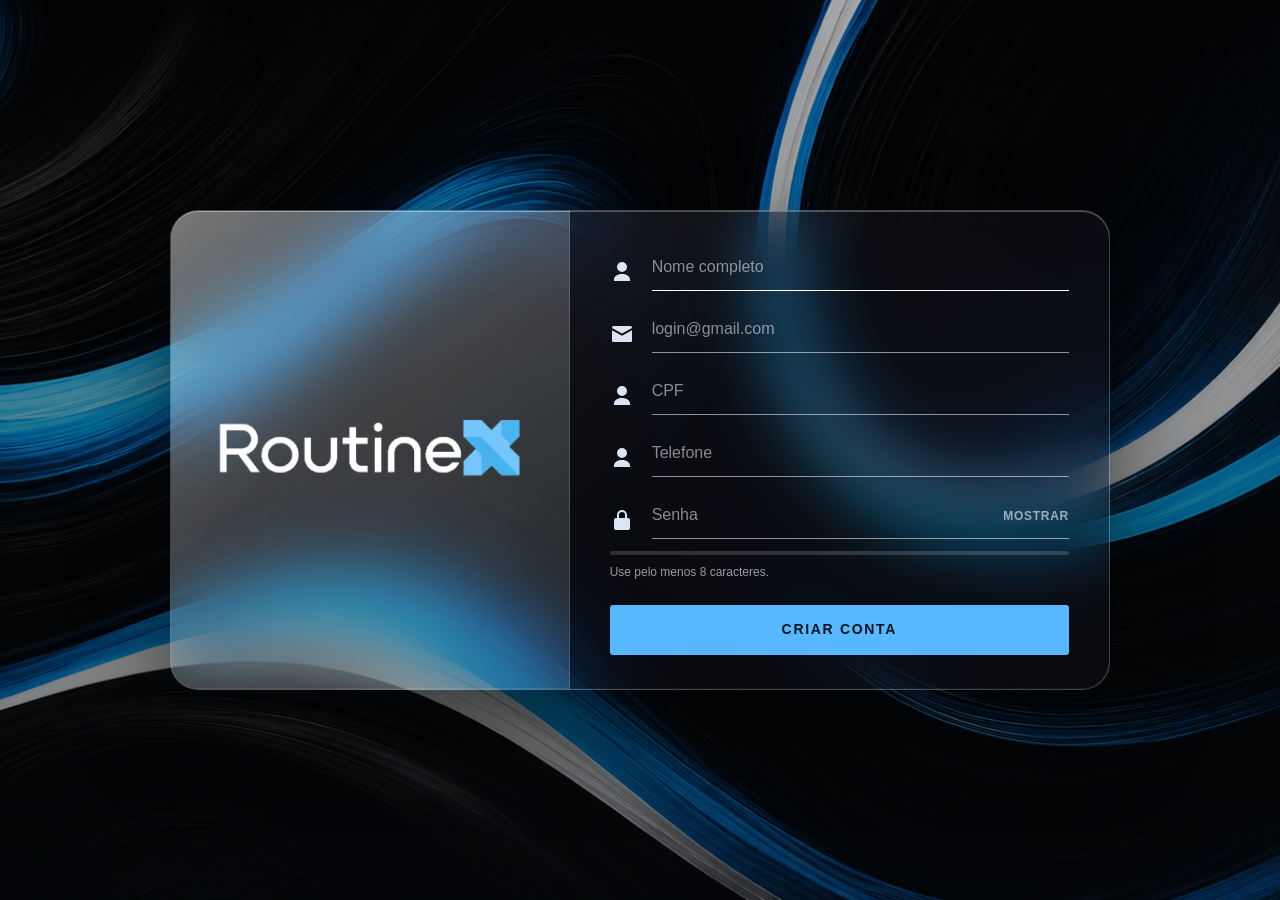
==== commit a02f54eb: "Ajustes de estilização dos modais" ====
--- a/index.html
+++ b/index.html
@@ -63,7 +63,7 @@
           <section class="hero" aria-labelledby="hero-greeting">
             <div>
               <h1 class="hero__greeting" id="hero-greeting" data-greeting>
-                Olá 👋
+                Olá
               </h1>
               <p class="hero__date" data-date>Carregando a data…</p>
             </div>
--- a/css/components.css
+++ b/css/components.css
@@ -51,6 +51,17 @@
   border-bottom: 1px solid var(--border);
 }
 
+.modal__head-main {
+  display: flex;
+  align-items: flex-start;
+  gap: var(--sp-3);
+  min-width: 0;
+}
+
+.modal__head-text {
+  min-width: 0;
+}
+
 .modal__title {
   font-size: 1.0625rem;
   font-weight: 600;
@@ -61,6 +72,100 @@
   margin-top: var(--sp-1);
   font-size: 0.8125rem;
   color: var(--text-2);
+}
+
+/* ---------- Identidade por tipo (rotina / atividade / tarefa) ----------
+   Um `tone` em openModal() colore o ícone do título, a linha de foco dos
+   campos e o botão principal — o suficiente para reconhecer de relance
+   qual cadastro está aberto, sem reinventar o modal para cada um. */
+.modal__panel[data-tone="activity"] {
+  --modal-accent: #b6f000; /* verde lima */
+  --modal-accent-soft: rgba(182, 240, 0, 0.16);
+  --modal-accent-wash: rgba(182, 240, 0, 0.07);
+  --modal-accent-ink: #14171a;
+}
+
+.modal__panel[data-tone="routine"] {
+  --modal-accent: #a78bfa; /* roxo */
+  --modal-accent-soft: rgba(167, 139, 250, 0.16);
+  --modal-accent-wash: rgba(167, 139, 250, 0.08);
+  --modal-accent-ink: #14171a;
+}
+
+.modal__panel[data-tone="task"] {
+  --modal-accent: #f472b6; /* rosa */
+  --modal-accent-soft: rgba(244, 114, 182, 0.16);
+  --modal-accent-wash: rgba(244, 114, 182, 0.08);
+  --modal-accent-ink: #14171a;
+}
+
+/* Vidro líquido, como o cartão de login: fundo translúcido com
+   blur + saturação puxando o que está atrás, brilho especular no
+   canto superior e só um traço da cor de cada tipo — o suficiente
+   pra diferenciar sem virar uma mancha colorida. */
+.modal__panel[data-tone] {
+  position: relative;
+  isolation: isolate;
+  overflow: hidden;
+  background:
+    radial-gradient(90% 90% at 0% 0%, var(--modal-accent-wash), transparent 45%),
+    color-mix(in srgb, var(--surface) 68%, transparent);
+  border: 1px solid color-mix(in srgb, var(--modal-accent) 28%, var(--border-strong));
+  box-shadow:
+    inset 0 1px 0 rgba(255, 255, 255, 0.16),
+    inset 0 -1px 0 rgba(0, 0, 0, 0.14),
+    0 30px 70px rgba(0, 0, 0, 0.5);
+  -webkit-backdrop-filter: blur(28px) saturate(180%);
+  backdrop-filter: blur(28px) saturate(180%);
+}
+
+/* Brilho especular na quina — o que faz o vidro parecer molhado
+   em vez de só embaçado (mesma receita do auth__card). */
+.modal__panel[data-tone]::before {
+  content: "";
+  position: absolute;
+  inset: 0;
+  z-index: 2;
+  pointer-events: none;
+  background: linear-gradient(
+    135deg,
+    rgba(255, 255, 255, 0.22),
+    rgba(255, 255, 255, 0.04) 26%,
+    transparent 52%
+  );
+  mix-blend-mode: overlay;
+}
+
+@supports not ((backdrop-filter: blur(1px)) or (-webkit-backdrop-filter: blur(1px))) {
+  .modal__panel[data-tone] {
+    background: color-mix(in srgb, var(--surface) 96%, transparent);
+  }
+}
+
+.modal__panel[data-tone] .modal__head,
+.modal__panel[data-tone] .modal__foot {
+  border-color: color-mix(in srgb, var(--modal-accent) 14%, var(--border));
+}
+
+.modal__icon {
+  display: grid;
+  place-items: center;
+  flex: none;
+  width: 36px;
+  height: 36px;
+  margin-top: 1px;
+  color: var(--modal-accent, var(--accent));
+  background: var(--modal-accent-soft, var(--accent-soft));
+  border-radius: var(--r-md);
+}
+
+.modal__panel[data-tone] .modal__foot .btn--primary {
+  background: var(--modal-accent);
+  color: var(--modal-accent-ink);
+}
+
+.modal__panel[data-tone] .modal__foot .btn--primary:hover {
+  filter: brightness(1.08);
 }
 
 .modal__body {
@@ -138,6 +243,143 @@
 .field--invalid .select,
 .field--invalid .textarea {
   border-color: var(--danger);
+}
+
+/* ---------- Campos no modelo da tela de login ----------
+   Mesma ideia do cartão de entrada (auth__card): ícone à esquerda,
+   campo sem caixa — só o traço embaixo — e rótulo escondido quando
+   o placeholder já diz o que é. Usado pelos cadastros de atividade,
+   rotina e tarefa; a cor vem de --modal-accent (ver tone acima),
+   então os três reaproveitam a mesma regra e só mudam de cor. */
+.form--underline .field:has(> .input),
+.form--underline .field:has(> .select),
+.form--underline .field:has(> .textarea) {
+  display: grid;
+  grid-template-columns: 22px minmax(0, 1fr);
+  column-gap: var(--sp-3);
+  row-gap: var(--sp-1);
+  align-items: center;
+}
+
+.form--underline .field:has(> .input) > *,
+.form--underline .field:has(> .select) > *,
+.form--underline .field:has(> .textarea) > * {
+  grid-column: 2;
+}
+
+.form--underline .field:has(> .input)::before,
+.form--underline .field:has(> .select)::before,
+.form--underline .field:has(> .textarea)::before {
+  content: "";
+  grid-column: 1;
+  grid-row: 1 / -1;
+  align-self: start;
+  margin-top: 9px;
+  width: 18px;
+  height: 18px;
+  background-color: var(--modal-accent, var(--text-3));
+  -webkit-mask: url("data:image/svg+xml,%3Csvg%20xmlns%3D%27http%3A%2F%2Fwww.w3.org%2F2000%2Fsvg%27%20viewBox%3D%270%200%2024%2024%27%3E%3Cg%20fill%3D%27none%27%20stroke%3D%27black%27%20stroke-width%3D%271.7%27%20stroke-linecap%3D%27round%27%20stroke-linejoin%3D%27round%27%3E%3Cpath%20d%3D%22M12%203l1.9%205.1L19%2010l-5.1%201.9L12%2017l-1.9-5.1L5%2010l5.1-1.9L12%203z%22%2F%3E%3C%2Fg%3E%3C%2Fsvg%3E")
+    center / contain no-repeat;
+  mask: url("data:image/svg+xml,%3Csvg%20xmlns%3D%27http%3A%2F%2Fwww.w3.org%2F2000%2Fsvg%27%20viewBox%3D%270%200%2024%2024%27%3E%3Cg%20fill%3D%27none%27%20stroke%3D%27black%27%20stroke-width%3D%271.7%27%20stroke-linecap%3D%27round%27%20stroke-linejoin%3D%27round%27%3E%3Cpath%20d%3D%22M12%203l1.9%205.1L19%2010l-5.1%201.9L12%2017l-1.9-5.1L5%2010l5.1-1.9L12%203z%22%2F%3E%3C%2Fg%3E%3C%2Fsvg%3E")
+    center / contain no-repeat;
+}
+
+.form--underline .field:has(input[type="date"])::before {
+  -webkit-mask-image: url("data:image/svg+xml,%3Csvg%20xmlns%3D%27http%3A%2F%2Fwww.w3.org%2F2000%2Fsvg%27%20viewBox%3D%270%200%2024%2024%27%3E%3Cg%20fill%3D%27none%27%20stroke%3D%27black%27%20stroke-width%3D%271.7%27%20stroke-linecap%3D%27round%27%20stroke-linejoin%3D%27round%27%3E%3Crect%20x%3D%223%22%20y%3D%225%22%20width%3D%2218%22%20height%3D%2216%22%20rx%3D%223%22%2F%3E%3Cpath%20d%3D%22M3%2010h18M8%203v4M16%203v4%22%2F%3E%3C%2Fg%3E%3C%2Fsvg%3E");
+  mask-image: url("data:image/svg+xml,%3Csvg%20xmlns%3D%27http%3A%2F%2Fwww.w3.org%2F2000%2Fsvg%27%20viewBox%3D%270%200%2024%2024%27%3E%3Cg%20fill%3D%27none%27%20stroke%3D%27black%27%20stroke-width%3D%271.7%27%20stroke-linecap%3D%27round%27%20stroke-linejoin%3D%27round%27%3E%3Crect%20x%3D%223%22%20y%3D%225%22%20width%3D%2218%22%20height%3D%2216%22%20rx%3D%223%22%2F%3E%3Cpath%20d%3D%22M3%2010h18M8%203v4M16%203v4%22%2F%3E%3C%2Fg%3E%3C%2Fsvg%3E");
+}
+
+.form--underline .field:has(input[type="time"])::before {
+  -webkit-mask-image: url("data:image/svg+xml,%3Csvg%20xmlns%3D%27http%3A%2F%2Fwww.w3.org%2F2000%2Fsvg%27%20viewBox%3D%270%200%2024%2024%27%3E%3Cg%20fill%3D%27none%27%20stroke%3D%27black%27%20stroke-width%3D%271.7%27%20stroke-linecap%3D%27round%27%20stroke-linejoin%3D%27round%27%3E%3Ccircle%20cx%3D%2212%22%20cy%3D%2212%22%20r%3D%229%22%2F%3E%3Cpath%20d%3D%22M12%207v5l3%202%22%2F%3E%3C%2Fg%3E%3C%2Fsvg%3E");
+  mask-image: url("data:image/svg+xml,%3Csvg%20xmlns%3D%27http%3A%2F%2Fwww.w3.org%2F2000%2Fsvg%27%20viewBox%3D%270%200%2024%2024%27%3E%3Cg%20fill%3D%27none%27%20stroke%3D%27black%27%20stroke-width%3D%271.7%27%20stroke-linecap%3D%27round%27%20stroke-linejoin%3D%27round%27%3E%3Ccircle%20cx%3D%2212%22%20cy%3D%2212%22%20r%3D%229%22%2F%3E%3Cpath%20d%3D%22M12%207v5l3%202%22%2F%3E%3C%2Fg%3E%3C%2Fsvg%3E");
+}
+
+.form--underline .field:has(> .textarea)::before {
+  -webkit-mask-image: url("data:image/svg+xml,%3Csvg%20xmlns%3D%27http%3A%2F%2Fwww.w3.org%2F2000%2Fsvg%27%20viewBox%3D%270%200%2024%2024%27%3E%3Cg%20fill%3D%27none%27%20stroke%3D%27black%27%20stroke-width%3D%271.7%27%20stroke-linecap%3D%27round%27%20stroke-linejoin%3D%27round%27%3E%3Cpath%20d%3D%22M6%203h9l4%204v14H6z%22%2F%3E%3Cpath%20d%3D%22M15%203v4h4M8%2012h8M8%2016h8%22%2F%3E%3C%2Fg%3E%3C%2Fsvg%3E");
+  mask-image: url("data:image/svg+xml,%3Csvg%20xmlns%3D%27http%3A%2F%2Fwww.w3.org%2F2000%2Fsvg%27%20viewBox%3D%270%200%2024%2024%27%3E%3Cg%20fill%3D%27none%27%20stroke%3D%27black%27%20stroke-width%3D%271.7%27%20stroke-linecap%3D%27round%27%20stroke-linejoin%3D%27round%27%3E%3Cpath%20d%3D%22M6%203h9l4%204v14H6z%22%2F%3E%3Cpath%20d%3D%22M15%203v4h4M8%2012h8M8%2016h8%22%2F%3E%3C%2Fg%3E%3C%2Fsvg%3E");
+}
+
+.form--underline .field:has(select[name="priority"])::before {
+  -webkit-mask-image: url("data:image/svg+xml,%3Csvg%20xmlns%3D%27http%3A%2F%2Fwww.w3.org%2F2000%2Fsvg%27%20viewBox%3D%270%200%2024%2024%27%3E%3Cg%20fill%3D%27none%27%20stroke%3D%27black%27%20stroke-width%3D%271.7%27%20stroke-linecap%3D%27round%27%20stroke-linejoin%3D%27round%27%3E%3Cpath%20d%3D%22M5%203v18%22%2F%3E%3Cpath%20d%3D%22M5%204h11l-2.5%204L16%2012H5%22%2F%3E%3C%2Fg%3E%3C%2Fsvg%3E");
+  mask-image: url("data:image/svg+xml,%3Csvg%20xmlns%3D%27http%3A%2F%2Fwww.w3.org%2F2000%2Fsvg%27%20viewBox%3D%270%200%2024%2024%27%3E%3Cg%20fill%3D%27none%27%20stroke%3D%27black%27%20stroke-width%3D%271.7%27%20stroke-linecap%3D%27round%27%20stroke-linejoin%3D%27round%27%3E%3Cpath%20d%3D%22M5%203v18%22%2F%3E%3Cpath%20d%3D%22M5%204h11l-2.5%204L16%2012H5%22%2F%3E%3C%2Fg%3E%3C%2Fsvg%3E");
+}
+
+/* Com placeholder, o rótulo em cima seria redundante — mesma regra
+   da tela de login. Campos sem placeholder (data, hora) continuam
+   com rótulo visível: nenhum campo fica sem identificação. */
+.form--underline .field:has(> .input[placeholder]:not([placeholder=""])) > label,
+.form--underline .field:has(> .textarea[placeholder]:not([placeholder=""])) > label {
+  position: absolute;
+  width: 1px;
+  height: 1px;
+  margin: -1px;
+  padding: 0;
+  overflow: hidden;
+  clip-path: inset(50%);
+  white-space: nowrap;
+}
+
+.form--underline .field > .input,
+.form--underline .field > .textarea {
+  min-height: 36px;
+  padding: var(--sp-2) 0 8px;
+  background: none;
+  border: 0;
+  border-bottom: 1px solid var(--border-strong);
+  border-radius: 0;
+  box-shadow: none;
+}
+
+.form--underline .field > .select {
+  min-height: 36px;
+  padding: var(--sp-2) var(--sp-6) 8px 0;
+  background-color: transparent;
+  background-image: linear-gradient(45deg, transparent 50%, var(--text-2) 50%),
+    linear-gradient(135deg, var(--text-2) 50%, transparent 50%);
+  background-position: calc(100% - 18px) 18px, calc(100% - 13px) 18px;
+  background-size: 5px 5px, 5px 5px;
+  background-repeat: no-repeat;
+  border: 0;
+  border-bottom: 1px solid var(--border-strong);
+  border-radius: 0;
+  box-shadow: none;
+}
+
+.form--underline .field > .textarea {
+  min-height: 64px;
+  resize: vertical;
+}
+
+.form--underline .field > .input:hover,
+.form--underline .field > .select:hover,
+.form--underline .field > .textarea:hover {
+  border-bottom-color: var(--text-2);
+}
+
+.form--underline .field > .input:focus,
+.form--underline .field > .select:focus,
+.form--underline .field > .textarea:focus {
+  outline: none;
+  background: none;
+  border-bottom-color: var(--modal-accent, var(--accent-line));
+  box-shadow: none;
+}
+
+.form--underline .field--invalid > .input,
+.form--underline .field--invalid > .select,
+.form--underline .field--invalid > .textarea {
+  border-bottom-color: var(--danger);
+}
+
+/* Categoria centralizada no modal — o único campo que não segue a
+   coluna com ícone, então ganha destaque próprio no meio do cartão. */
+.form--underline .field:has(> .swatches) {
+  align-items: center;
+  text-align: center;
+}
+
+.form--underline .field > .swatches {
+  justify-content: center;
 }
 
 /* Seletor de categoria em pastilhas coloridas */
@@ -208,9 +450,9 @@
 }
 
 .daypicker button[aria-pressed="true"] {
-  background: var(--accent-soft);
-  border-color: var(--accent-line);
-  color: var(--accent);
+  background: var(--modal-accent-soft, var(--accent-soft));
+  border-color: var(--modal-accent, var(--accent-line));
+  color: var(--modal-accent, var(--accent));
 }
 
 /* Switch */
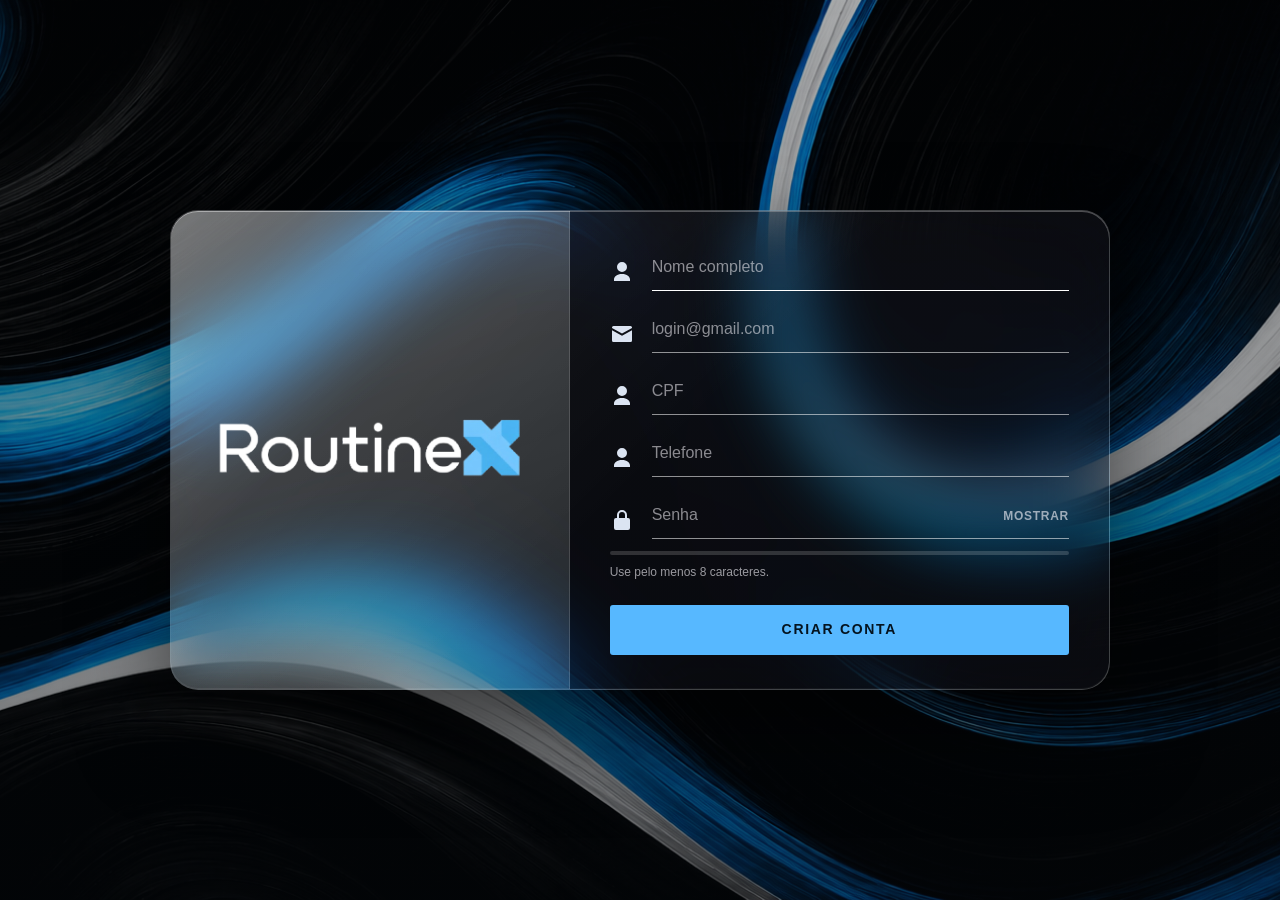
==== commit b0e2882e: "ajustes" ====
--- a/index.html
+++ b/index.html
@@ -44,7 +44,6 @@
     <link rel="stylesheet" href="./css/components.css" />
     <link rel="stylesheet" href="./css/dashboard.css" />
     <link rel="stylesheet" href="./css/responsive.css" />
-    <link rel="stylesheet" href="../css/login.css" />
   </head>
 
   <body data-page="dashboard" data-root="./">
@@ -74,22 +73,121 @@
             </div>
           </section>
 
+          <!-- ===== Resumo do dia (vinha da antiga tela "Hoje") ===== -->
+          <section class="dash-stats" aria-label="Resumo de hoje">
+            <div class="dash-stat">
+              <p class="dash-stat__label">Atividades</p>
+              <p class="dash-stat__value num" data-stat="total">0</p>
+            </div>
+            <div class="dash-stat">
+              <p class="dash-stat__label">Concluídos</p>
+              <p class="dash-stat__value num" data-stat="done">0</p>
+            </div>
+            <div class="dash-stat">
+              <p class="dash-stat__label">Tempo planejado</p>
+              <p class="dash-stat__value num" data-stat="planned">0h</p>
+            </div>
+            <div class="dash-stat">
+              <p class="dash-stat__label">Conclusão</p>
+              <p class="dash-stat__value num" data-stat="rate">0%</p>
+            </div>
+          </section>
+
           <!-- ===== Grade principal ===== -->
           <div class="dash">
-            <!-- Coluna esquerda -->
-            <div class="dash__col">
-              <!-- Em foco: agora / próxima atividade -->
-              <section
-                class="focus-card"
-                data-state="empty"
-                id="focus-card"
-                aria-labelledby="focus-label"
-              >
-                <div class="focus-card__head">
-                  <p class="eyebrow" id="focus-label">Em foco</p>
-                </div>
-
-                <div class="empty" data-empty="focus">
+            <!-- A seguir: agora / próxima atividade -->
+            <section
+              class="focus-card dash__cell dash__cell--focus"
+              data-state="empty"
+              id="focus-card"
+              aria-labelledby="focus-label"
+            >
+              <div class="focus-card__head">
+                <p class="eyebrow" id="focus-label">A seguir</p>
+              </div>
+
+              <div class="empty" data-empty="focus">
+                <span class="empty__icon" aria-hidden="true">
+                  <svg
+                    viewBox="0 0 24 24"
+                    fill="none"
+                    stroke="currentColor"
+                    stroke-width="1.6"
+                    stroke-linecap="round"
+                  >
+                    <circle cx="12" cy="12" r="9" />
+                    <path d="M12 7v5l3 2" />
+                  </svg>
+                </span>
+                <p class="empty__title">Nada programado ainda</p>
+                <p class="empty__text">
+                  Assim que existir uma atividade, ela aparece aqui com o tempo
+                  restante e o progresso ao vivo.
+                </p>
+              </div>
+            </section>
+
+            <!-- Progresso do dia, com a rosca no centro da tela -->
+            <section
+              class="card dash__cell dash__cell--progress day-progress"
+              aria-labelledby="progress-label"
+            >
+              <div class="card__head">
+                <p class="eyebrow" id="progress-label">Progresso do dia</p>
+              </div>
+
+              <div class="day-progress__chart" id="day-donut"></div>
+
+              <p class="day-progress__caption" data-progress-caption>
+                Nenhuma atividade programada para hoje
+              </p>
+
+              <div class="stat-row">
+                <div class="stat">
+                  <p class="stat__value" data-stat="pending">0</p>
+                  <p class="stat__label">Em aberto</p>
+                </div>
+                <div class="stat">
+                  <p class="stat__value" data-stat="streak">0 dias</p>
+                  <p class="stat__label">Sequência atual</p>
+                </div>
+              </div>
+            </section>
+
+            <!-- Bloco de notas -->
+            <section
+              class="card dash__cell dash__cell--notes notes-card"
+              aria-labelledby="notes-label"
+            >
+              <div class="card__head">
+                <p class="eyebrow" id="notes-label">Anotações</p>
+                <span class="notes-card__status" data-notes-status role="status"
+                ></span>
+              </div>
+
+              <textarea
+                class="textarea notes-card__field"
+                id="dash-notes"
+                data-notes
+                aria-labelledby="notes-label"
+                placeholder="Um lembrete, uma ideia solta, o que não pode escapar hoje…"
+              ></textarea>
+            </section>
+
+            <!-- Agenda do dia -->
+            <section
+              class="card dash__cell dash__cell--agenda"
+              aria-labelledby="agenda-label"
+            >
+              <div class="card__head">
+                <p class="eyebrow" id="agenda-label">Agenda de hoje</p>
+                <a class="btn btn--quiet btn--sm" href="./pages/calendar.html?view=day"
+                  >Ver no calendário</a
+                >
+              </div>
+
+              <div class="timeline" id="day-timeline">
+                <div class="empty" data-empty="agenda">
                   <span class="empty__icon" aria-hidden="true">
                     <svg
                       viewBox="0 0 24 24"
@@ -98,130 +196,61 @@
                       stroke-width="1.6"
                       stroke-linecap="round"
                     >
-                      <circle cx="12" cy="12" r="9" />
-                      <path d="M12 7v5l3 2" />
+                      <rect x="3" y="5" width="18" height="16" rx="3" />
+                      <path d="M3 10h18M8 3v4M16 3v4" />
                     </svg>
                   </span>
-                  <p class="empty__title">Nada programado ainda</p>
+                  <p class="empty__title">Nenhuma atividade hoje</p>
                   <p class="empty__text">
-                    Assim que existir uma atividade, ela aparece aqui com o
-                    tempo restante e o progresso ao vivo.
+                    Organize seu dia criando a primeira atividade.
                   </p>
-                </div>
-              </section>
-
-              <!-- Agenda do dia -->
-              <section class="card" aria-labelledby="agenda-label">
-                <div class="card__head">
-                  <p class="eyebrow" id="agenda-label">Agenda de hoje</p>
-                  <a class="btn btn--quiet btn--sm" href="./pages/today.html"
-                    >Ver o dia</a
+                  <button
+                    class="btn btn--primary"
+                    type="button"
+                    data-action="new-activity"
                   >
-                </div>
-
-                <div class="timeline" id="day-timeline">
-                  <div class="empty" data-empty="agenda">
-                    <span class="empty__icon" aria-hidden="true">
-                      <svg
-                        viewBox="0 0 24 24"
-                        fill="none"
-                        stroke="currentColor"
-                        stroke-width="1.6"
-                        stroke-linecap="round"
-                      >
-                        <rect x="3" y="5" width="18" height="16" rx="3" />
-                        <path d="M3 10h18M8 3v4M16 3v4" />
-                      </svg>
-                    </span>
-                    <p class="empty__title">Nenhuma atividade hoje</p>
-                    <p class="empty__text">
-                      Organize seu dia criando a primeira atividade.
-                    </p>
-                    <button
-                      class="btn btn--primary"
-                      type="button"
-                      data-action="new-activity"
+                    Nova atividade
+                  </button>
+                </div>
+              </div>
+            </section>
+
+            <!-- Tarefas pendentes -->
+            <section
+              class="card dash__cell dash__cell--tasks"
+              aria-labelledby="tasks-label"
+            >
+              <div class="card__head">
+                <p class="eyebrow" id="tasks-label">Tarefas pendentes</p>
+                <a class="btn btn--quiet btn--sm" href="./pages/tasks.html"
+                  >Ver todas</a
+                >
+              </div>
+
+              <div id="dash-tasks">
+                <div class="empty" data-empty="tasks">
+                  <span class="empty__icon" aria-hidden="true">
+                    <svg
+                      viewBox="0 0 24 24"
+                      fill="none"
+                      stroke="currentColor"
+                      stroke-width="1.6"
+                      stroke-linecap="round"
+                      stroke-linejoin="round"
                     >
-                      Nova atividade
-                    </button>
-                  </div>
-                </div>
-              </section>
-            </div>
-
-            <!-- Coluna direita -->
-            <div class="dash__col">
-              <!-- Progresso do dia -->
-              <section
-                class="card day-progress"
-                aria-labelledby="progress-label"
-              >
-                <div class="day-progress__top">
-                  <p class="eyebrow" id="progress-label">Progresso do dia</p>
-                  <p class="day-progress__pct" data-progress-pct>0%</p>
-                </div>
-
-                <div
-                  class="progress"
-                  role="progressbar"
-                  aria-labelledby="progress-label"
-                  aria-valuenow="0"
-                  aria-valuemin="0"
-                  aria-valuemax="100"
-                >
-                  <div class="progress__bar" data-progress-bar></div>
-                </div>
-
-                <p class="day-progress__caption" data-progress-caption>
-                  0 de 0 atividades concluídas
-                </p>
-
-                <div class="stat-row">
-                  <div class="stat">
-                    <p class="stat__value" data-stat="planned">0h</p>
-                    <p class="stat__label">Horas planejadas</p>
-                  </div>
-                  <div class="stat">
-                    <p class="stat__value" data-stat="streak">0 dias</p>
-                    <p class="stat__label">Sequência atual</p>
-                  </div>
-                </div>
-              </section>
-
-              <!-- Tarefas pendentes -->
-              <section class="card" aria-labelledby="tasks-label">
-                <div class="card__head">
-                  <p class="eyebrow" id="tasks-label">Tarefas pendentes</p>
-                  <a class="btn btn--quiet btn--sm" href="./pages/tasks.html"
-                    >Ver todas</a
-                  >
-                </div>
-
-                <div id="dash-tasks">
-                  <div class="empty" data-empty="tasks">
-                    <span class="empty__icon" aria-hidden="true">
-                      <svg
-                        viewBox="0 0 24 24"
-                        fill="none"
-                        stroke="currentColor"
-                        stroke-width="1.6"
-                        stroke-linecap="round"
-                        stroke-linejoin="round"
-                      >
-                        <path d="M4 7l2.5 2.5L11 5" />
-                        <path d="M4 17l2.5 2.5L11 15" />
-                        <path d="M14 8h6M14 18h6" />
-                      </svg>
-                    </span>
-                    <p class="empty__title">Lista limpa</p>
-                    <p class="empty__text">
-                      Suas tarefas em aberto aparecem aqui, das mais urgentes
-                      para as menos urgentes.
-                    </p>
-                  </div>
-                </div>
-              </section>
-            </div>
+                      <path d="M4 7l2.5 2.5L11 5" />
+                      <path d="M4 17l2.5 2.5L11 15" />
+                      <path d="M14 8h6M14 18h6" />
+                    </svg>
+                  </span>
+                  <p class="empty__title">Lista limpa</p>
+                  <p class="empty__text">
+                    Suas tarefas em aberto aparecem aqui, das mais urgentes para
+                    as menos urgentes.
+                  </p>
+                </div>
+              </div>
+            </section>
           </div>
         </main>
       </div>
--- a/css/global.css
+++ b/css/global.css
@@ -477,6 +477,16 @@
   background-repeat: no-repeat;
 }
 
+/* A lista que o navegador abre é desenhada pelo sistema, e ela herda o
+   fundo do <select>. Onde esse fundo é transparente, o sistema cai no
+   branco padrão e a letra clara some. Por isso a opção declara as duas
+   cores por conta própria. */
+.select option,
+.select optgroup {
+  background-color: var(--surface-2);
+  color: var(--text);
+}
+
 /* ---------- Chips e badges ---------- */
 
 .chip {
--- a/css/components.css
+++ b/css/components.css
@@ -58,6 +58,25 @@
   min-width: 0;
 }
 
+/* Título no meio do cartão: o botão de fechar sai do fluxo e vai para a
+   quina, senão ele empurraria o texto para a esquerda do centro. */
+.modal__head--centered {
+  position: relative;
+  justify-content: center;
+}
+
+.modal__head--centered .modal__head-main {
+  flex: 1;
+  justify-content: center;
+  text-align: center;
+}
+
+.modal__head--centered > .icon-btn {
+  position: absolute;
+  top: var(--sp-4);
+  right: var(--sp-4);
+}
+
 .modal__head-text {
   min-width: 0;
 }
@@ -78,11 +97,20 @@
    Um `tone` em openModal() colore o ícone do título, a linha de foco dos
    campos e o botão principal — o suficiente para reconhecer de relance
    qual cadastro está aberto, sem reinventar o modal para cada um. */
+/* Atividade não tem cor própria: é o branco da interface. Sem tinta e
+   sem brilho na quina, o cartão fica sendo só o vidro e o conteúdo. */
 .modal__panel[data-tone="activity"] {
-  --modal-accent: #b6f000; /* verde lima */
-  --modal-accent-soft: rgba(182, 240, 0, 0.16);
-  --modal-accent-wash: rgba(182, 240, 0, 0.07);
+  --modal-accent: #ffffff;
+  --modal-accent-soft: rgba(255, 255, 255, 0.14);
+  --modal-accent-wash: transparent;
   --modal-accent-ink: #14171a;
+}
+
+/* No tema claro, branco sobre branco desaparece — o neutro vira a tinta. */
+:root[data-theme="light"] .modal__panel[data-tone="activity"] {
+  --modal-accent: #14171a;
+  --modal-accent-soft: rgba(20, 23, 26, 0.08);
+  --modal-accent-ink: #ffffff;
 }
 
 .modal__panel[data-tone="routine"] {
@@ -136,6 +164,18 @@
   mix-blend-mode: overlay;
 }
 
+/* Atividade sai do esquema: nem a mancha de cor no canto superior
+   esquerdo, nem o brilho diagonal que nasce na mesma quina. Precisa vir
+   depois das regras de [data-tone] — mesma especificidade, quem fala
+   por último manda. */
+.modal__panel[data-tone="activity"] {
+  background: color-mix(in srgb, var(--surface) 68%, transparent);
+}
+
+.modal__panel[data-tone="activity"]::before {
+  display: none;
+}
+
 @supports not ((backdrop-filter: blur(1px)) or (-webkit-backdrop-filter: blur(1px))) {
   .modal__panel[data-tone] {
     background: color-mix(in srgb, var(--surface) 96%, transparent);
@@ -166,6 +206,11 @@
 
 .modal__panel[data-tone] .modal__foot .btn--primary:hover {
   filter: brightness(1.08);
+}
+
+/* Clarear o branco não faz nada: aqui o retorno do hover é escurecer. */
+.modal__panel[data-tone="activity"] .modal__foot .btn--primary:hover {
+  filter: brightness(0.9);
 }
 
 .modal__body {
@@ -382,6 +427,56 @@
   justify-content: center;
 }
 
+/* Categoria em lista suspensa: o ponto colorido fica por fora do
+   <select>, que não deixa pintar as próprias opções. */
+.select-wrap {
+  position: relative;
+  min-width: 0;
+}
+
+.select-wrap > .select {
+  width: 100%;
+  /* Espaço na direita para o ponto e para a seta, nessa ordem. */
+  padding-right: 44px;
+}
+
+/* A cor mora na quina direita, encostada na seta. */
+.select-dot {
+  position: absolute;
+  top: 50%;
+  right: 28px;
+  width: 9px;
+  height: 9px;
+  border-radius: 50%;
+  background: var(--sw-color, var(--accent));
+  transform: translateY(-50%);
+  pointer-events: none;
+}
+
+/* No modal os campos são linhas, não caixas: o select acompanha. */
+.form--underline .field > .select-wrap > .select {
+  min-height: 36px;
+  padding: var(--sp-2) 44px 8px 0;
+  background-color: transparent;
+  border: 0;
+  border-bottom: 1px solid var(--border-strong);
+  border-radius: 0;
+  box-shadow: none;
+}
+
+.form--underline .field > .select-wrap > .select:hover {
+  border-bottom-color: var(--text-2);
+}
+
+.form--underline .field > .select-wrap > .select:focus {
+  outline: none;
+  border-bottom-color: var(--modal-accent, var(--accent-line));
+}
+
+.form--underline .field--invalid > .select-wrap > .select {
+  border-bottom-color: var(--danger);
+}
+
 /* Seletor de categoria em pastilhas coloridas */
 .swatches {
   display: flex;
--- a/css/dashboard.css
+++ b/css/dashboard.css
@@ -18,6 +18,11 @@
   font-size: clamp(1.5rem, 1.1rem + 1.4vw, 2rem);
   font-weight: 600;
   letter-spacing: -0.03em;
+}
+
+/* O nome de quem está logado é a parte da saudação que interessa. */
+.hero__name {
+  color: var(--accent);
 }
 
 .hero__date {
@@ -49,23 +54,97 @@
   text-align: right;
 }
 
-/* ---------- Grade do dashboard ---------- */
+/* ---------- Resumo de hoje (faixa de números) ----------
+   Quatro medidas do dia, na mesma linha e com a mesma altura.
+   Vinham da tela "Hoje"; agora abrem o dashboard.
+*/
+
+.dash-stats {
+  display: grid;
+  grid-template-columns: repeat(2, minmax(0, 1fr));
+  gap: var(--sp-4);
+  margin-bottom: var(--sp-5);
+}
+
+.dash-stat {
+  display: flex;
+  flex-direction: column;
+  justify-content: space-between;
+  gap: var(--sp-2);
+  min-width: 0;
+  padding: var(--sp-4) var(--sp-5);
+  background: var(--surface);
+  border: 1px solid var(--border);
+  border-radius: var(--r-md);
+}
+
+.dash-stat__label {
+  font-size: 0.75rem;
+  font-weight: 500;
+  color: var(--text-2);
+}
+
+.dash-stat__value {
+  font-size: clamp(1.375rem, 1.1rem + 0.9vw, 1.75rem);
+  font-weight: 600;
+  letter-spacing: -0.03em;
+  line-height: 1.1;
+}
+
+/* ---------- Grade do dashboard ----------
+   Uma grade só, com áreas nomeadas: os cartões são filhos diretos,
+   então linhas inteiras compartilham a mesma altura e as bordas
+   ficam alinhadas em qualquer largura. O empilhamento de cada
+   tamanho de tela mora em responsive.css.
+*/
 
 .dash {
   display: grid;
-  grid-template-columns: minmax(0, 1.45fr) minmax(0, 1fr);
+  grid-template-columns: minmax(0, 1fr);
+  grid-template-areas:
+    "focus"
+    "progress"
+    "notes"
+    "agenda"
+    "tasks";
   gap: var(--sp-5);
-  align-items: start;
-}
-
-.dash__col {
+  align-items: stretch;
+}
+
+/* Cada célula preenche a altura da linha e organiza o conteúdo em coluna. */
+.dash__cell {
   display: flex;
   flex-direction: column;
-  gap: var(--sp-5);
   min-width: 0;
 }
 
-/* ---------- Card em foco (agora / próxima) ---------- */
+.dash__cell--focus {
+  grid-area: focus;
+}
+.dash__cell--progress {
+  grid-area: progress;
+}
+.dash__cell--notes {
+  grid-area: notes;
+}
+.dash__cell--agenda {
+  grid-area: agenda;
+}
+.dash__cell--tasks {
+  grid-area: tasks;
+}
+
+/* O corpo de cada cartão ocupa a sobra, então cartões vizinhos de
+   conteúdos diferentes terminam com as bordas casadas — e um estado
+   vazio fica centrado na altura toda em vez de grudar no topo. */
+.dash__cell > .timeline,
+.dash__cell > #dash-tasks,
+.dash__cell > .empty {
+  flex: 1;
+  min-height: 0;
+}
+
+/* ---------- Card "A seguir" (agora / próxima) ---------- */
 
 .focus-card {
   position: relative;
@@ -74,6 +153,17 @@
   background: var(--surface);
   border: 1px solid var(--border);
   border-radius: var(--r-md);
+}
+
+.focus-card__body {
+  flex: 1;
+}
+
+.focus-card__actions {
+  display: flex;
+  flex-wrap: wrap;
+  gap: var(--sp-2);
+  margin-top: var(--sp-5);
 }
 
 .focus-card[data-state="now"] {
@@ -167,25 +257,19 @@
 
 /* ---------- Progresso do dia ---------- */
 
-.day-progress__top {
-  display: flex;
-  align-items: baseline;
-  justify-content: space-between;
-  gap: var(--sp-3);
-  margin-bottom: var(--sp-4);
-}
-
-.day-progress__pct {
-  font-family: var(--font-mono);
-  font-size: 1.75rem;
-  font-weight: 500;
-  letter-spacing: -0.04em;
+.day-progress__chart {
+  display: flex;
+  flex: 1;
+  align-items: center;
+  justify-content: center;
+  padding: var(--sp-2) 0;
 }
 
 .day-progress__caption {
-  margin-top: var(--sp-3);
+  margin-top: var(--sp-4);
   font-size: 0.8125rem;
   color: var(--text-2);
+  text-align: center;
 }
 
 .stat-row {
@@ -195,6 +279,126 @@
   margin-top: var(--sp-5);
 }
 
+/* ---------- Rosca de progresso ----------
+   Anel de um tom só: o arco cheio é o acento e a pista é o mesmo
+   acento rebaixado, então a leitura vale para o anel inteiro. O
+   número no centro é a figura principal — proporcional, não
+   tabular, porque números grandes ficam frouxos com dígitos de
+   largura fixa.
+*/
+
+.donut {
+  display: flex;
+  flex-direction: column;
+  align-items: center;
+  gap: var(--sp-4);
+  width: 100%;
+}
+
+.donut__plot {
+  position: relative;
+  width: clamp(148px, 46%, 196px);
+  aspect-ratio: 1;
+}
+
+.donut__svg {
+  position: absolute;
+  inset: 0;
+}
+
+.donut__svg svg {
+  width: 100%;
+  height: 100%;
+}
+
+.donut__track {
+  fill: none;
+  stroke: var(--accent);
+  stroke-width: 11;
+  opacity: 0.18;
+}
+
+.donut__arc {
+  fill: none;
+  stroke: var(--accent);
+  stroke-width: 11;
+  stroke-linecap: round;
+  transition: stroke-dasharray 500ms cubic-bezier(0.4, 0, 0.2, 1);
+}
+
+.donut__center {
+  position: absolute;
+  inset: 0;
+  display: flex;
+  flex-direction: column;
+  align-items: center;
+  justify-content: center;
+  gap: 2px;
+  pointer-events: none;
+}
+
+.donut__value {
+  font-size: clamp(1.75rem, 1.2rem + 2vw, 2.5rem);
+  font-weight: 600;
+  letter-spacing: -0.04em;
+  line-height: 1;
+}
+
+.donut__caption {
+  font-size: 0.75rem;
+  color: var(--text-2);
+}
+
+.donut__legend {
+  display: flex;
+  flex-wrap: wrap;
+  justify-content: center;
+  gap: var(--sp-2) var(--sp-4);
+  font-size: 0.8125rem;
+  color: var(--text-2);
+}
+
+.donut__key {
+  display: inline-flex;
+  align-items: center;
+  gap: var(--sp-2);
+}
+
+.donut__dot {
+  width: 8px;
+  height: 8px;
+  flex: none;
+  border-radius: 50%;
+  background: var(--accent);
+}
+
+.donut__key[data-tone="track"] .donut__dot {
+  opacity: 0.28;
+}
+
+.donut__key-value {
+  font-family: var(--font-mono);
+  font-variant-numeric: tabular-nums;
+  color: var(--text);
+}
+
+/* ---------- Bloco de anotações ---------- */
+
+.notes-card__status {
+  font-size: 0.75rem;
+  color: var(--text-3);
+}
+
+/* Sem alça de redimensionar: o campo já ocupa o cartão inteiro, e
+   arrastar a alça desalinharia a linha de cartões. */
+.notes-card__field {
+  flex: 1;
+  min-height: 200px;
+  padding: var(--sp-3);
+  resize: none;
+  line-height: 1.7;
+}
+
 .day-nav {
   display: flex;
   align-items: center;
--- a/css/responsive.css
+++ b/css/responsive.css
@@ -72,8 +72,13 @@
   grid-template-columns: minmax(0, 1fr);
 }
 
+/* Uma coluna: a ordem do HTML já é a ordem de leitura no celular. */
 .dash {
   grid-template-columns: minmax(0, 1fr);
+}
+
+.dash-stats {
+  grid-template-columns: repeat(2, minmax(0, 1fr));
 }
 
 .stat-row {
@@ -338,13 +343,22 @@
   .routine-list {
     grid-template-columns: repeat(auto-fill, minmax(320px, 1fr));
   }
+
+  /* Os quatro números do dia cabem numa linha só. */
+  .dash-stats {
+    grid-template-columns: repeat(4, minmax(0, 1fr));
+  }
 }
 
 /* ---------- 1024px: duas colunas ---------- */
 
 @media (min-width: 1024px) {
   .dash {
-    grid-template-columns: minmax(0, 1.25fr) minmax(0, 1fr);
+    grid-template-columns: repeat(2, minmax(0, 1fr));
+    grid-template-areas:
+      "focus    progress"
+      "notes    notes"
+      "agenda   tasks";
   }
 }
 
@@ -355,8 +369,15 @@
     padding: var(--sp-7) var(--sp-6) var(--sp-9);
   }
 
+  /* Três colunas: "A seguir" à esquerda, progresso no meio, notas à
+     direita — os três na mesma linha e com a mesma altura. Embaixo, a
+     agenda ocupa duas colunas e as tarefas fecham a terceira, então
+     as bordas verticais continuam alinhadas de cima a baixo. */
   .dash {
-    grid-template-columns: minmax(0, 1.4fr) minmax(0, 1fr);
+    grid-template-columns: repeat(3, minmax(0, 1fr));
+    grid-template-areas:
+      "focus   progress  notes"
+      "agenda  agenda    tasks";
   }
 }
 
